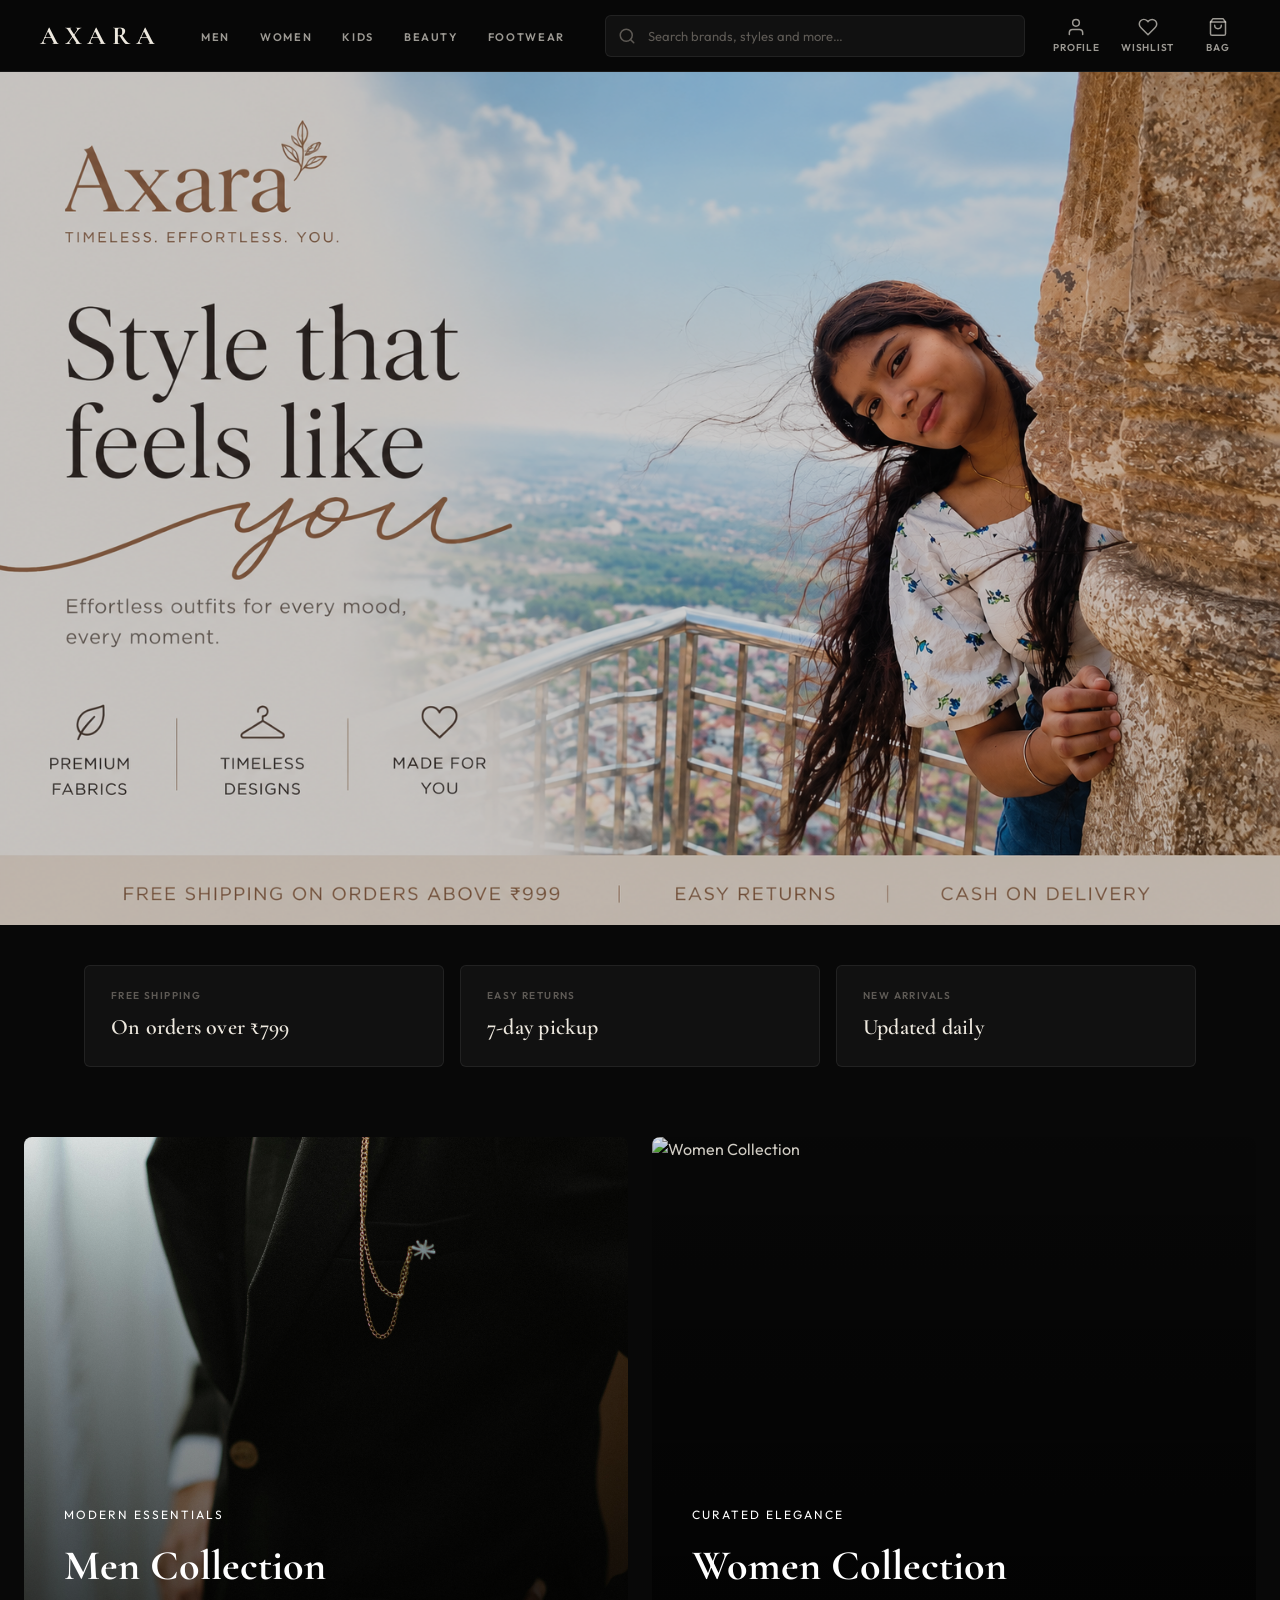
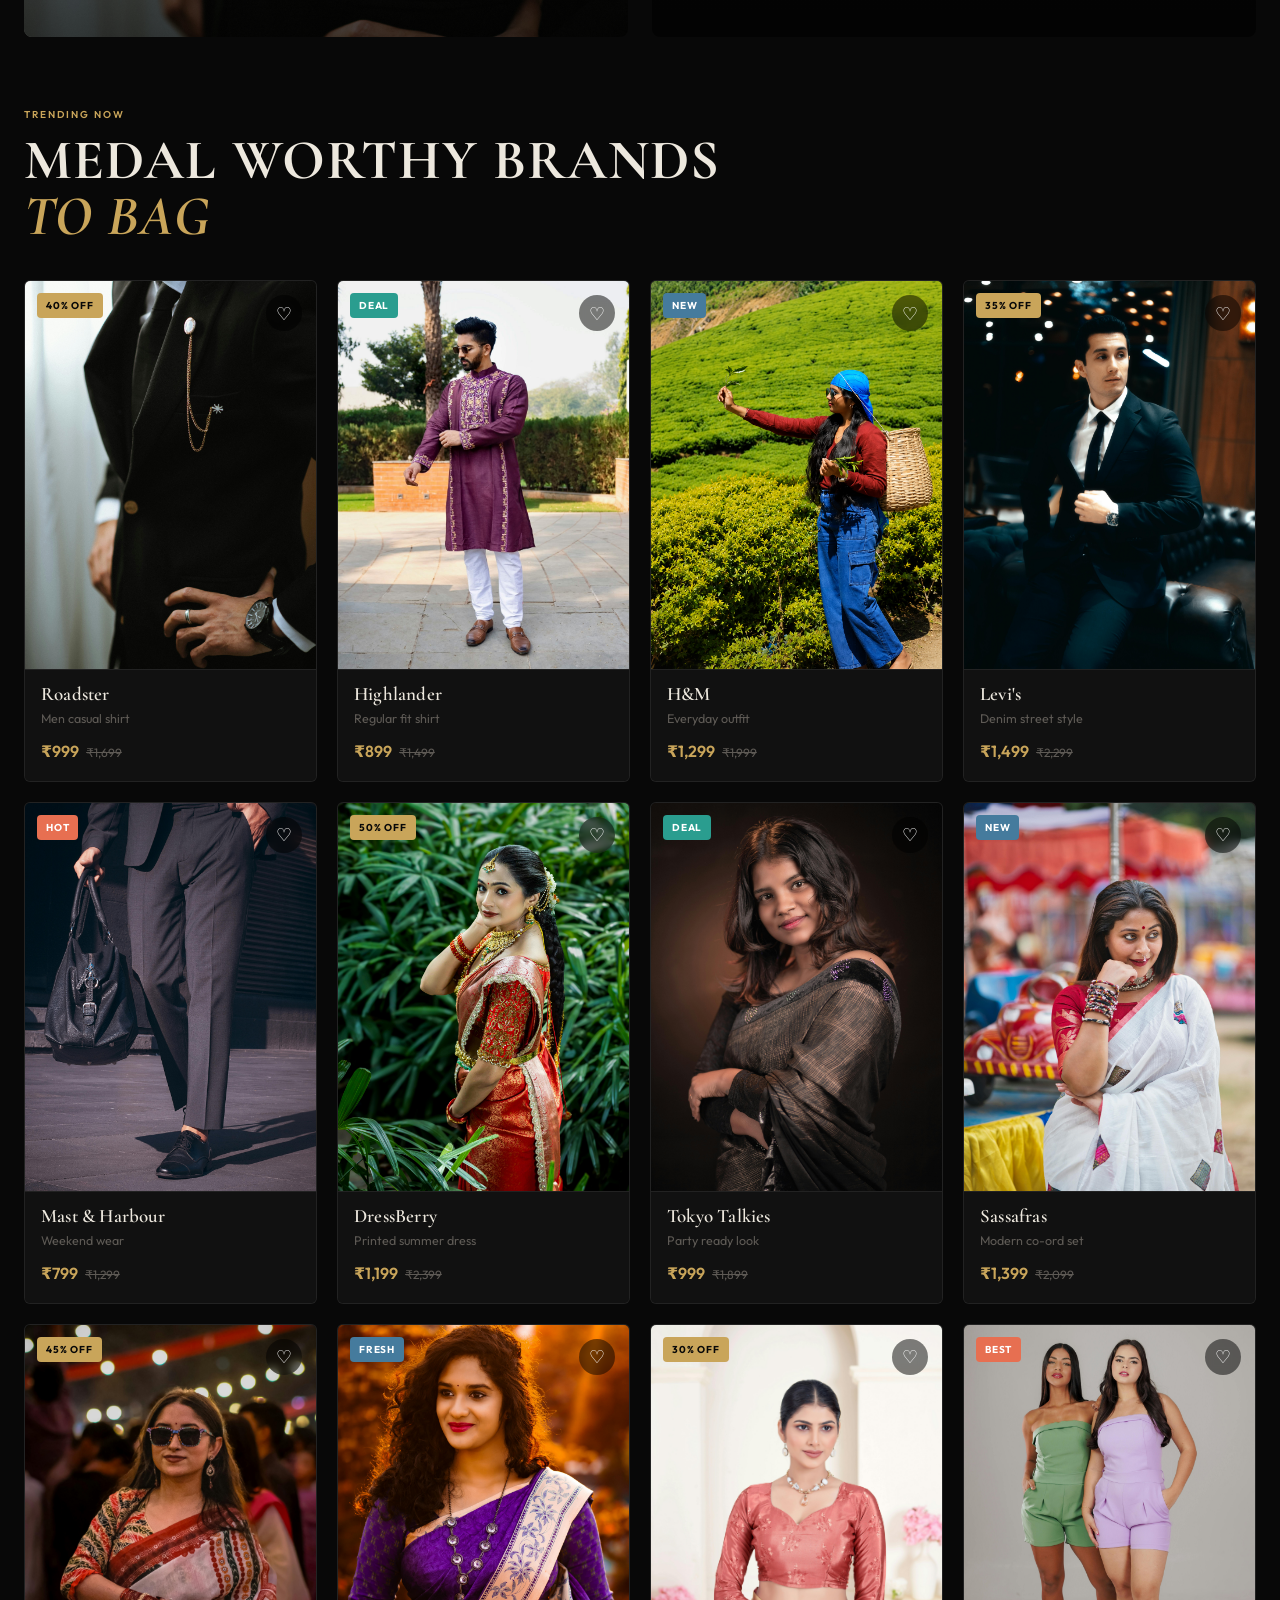
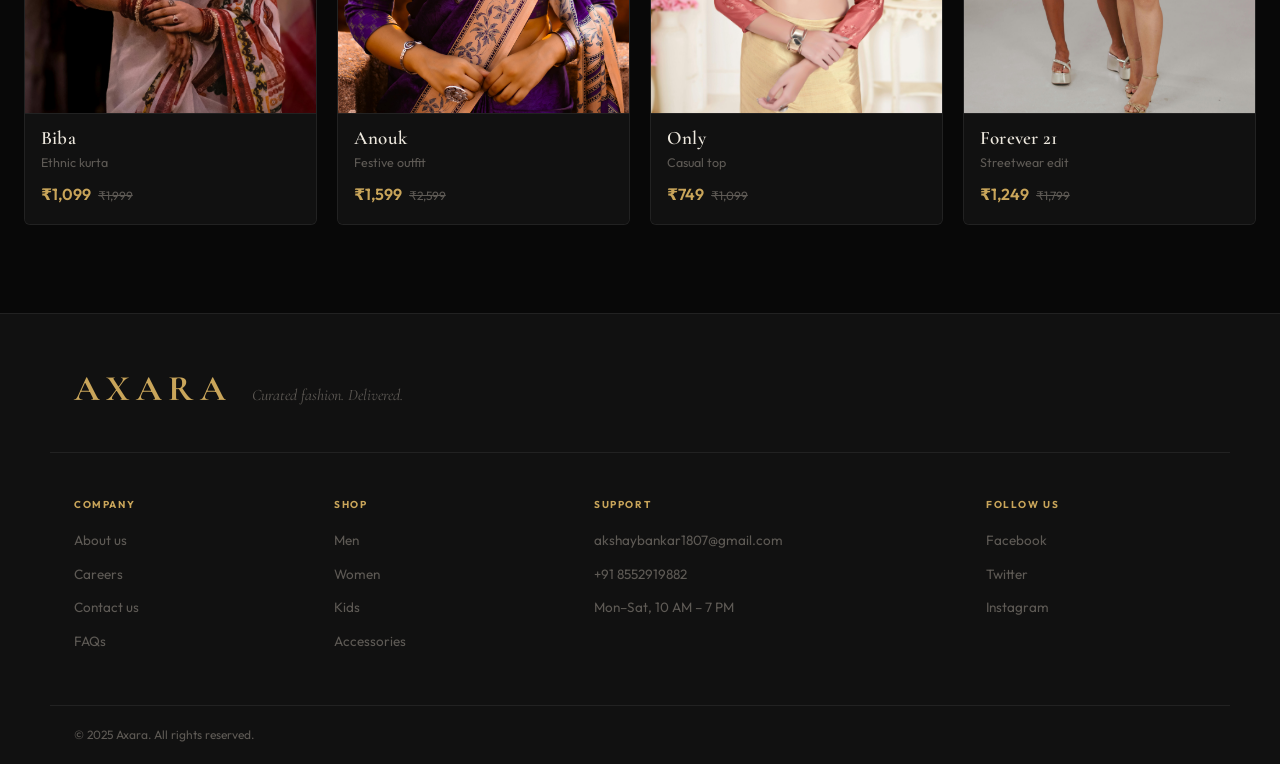
==== beauty.html @ 89bd3a66 "Add HTML structure for Kids, Men, and Women pages with product listings and navigation" ====
<!DOCTYPE html>
<html lang="en">
<head>
    <meta charset="UTF-8">
    <meta name="viewport" content="width=device-width, initial-scale=1.0">
    <title>Axara | Online Fashion Store</title>
    <link rel="preconnect" href="https://fonts.googleapis.com">
    <link rel="preconnect" href="https://fonts.gstatic.com" crossorigin>
    <link href="https://fonts.googleapis.com/css2?family=Cormorant+Garamond:ital,wght@0,400;0,600;0,700;1,400&family=Outfit:wght@300;400;500;600;700&display=swap" rel="stylesheet">
    <link rel="stylesheet" href="style.css">
</head>
<body>

    <header class="site-header">
        <a class="logo-link" href="#" aria-label="Axara home">
            <span class="logo-text">AXARA</span>
        </a>

        <nav class="nav-bar" aria-label="Main navigation">
            <a href="men.html">Men</a>
            <a href="women.html">Women</a>
            <a href="kids.html">Kids</a>
            <a href="beauty.html">Beauty</a>
            <a href="footwear.html">Footwear</a>
        </nav>

        <form class="search-bar" role="search">
            <svg class="search-icon" xmlns="http://www.w3.org/2000/svg" viewBox="0 0 24 24" fill="none" stroke="currentColor" stroke-width="2" stroke-linecap="round" stroke-linejoin="round"><circle cx="11" cy="11" r="8"/><path d="m21 21-4.35-4.35"/></svg>
            <input type="search" placeholder="Search brands, styles and more…" class="search-input" aria-label="Search products">
        </form>

        <div class="action-bar" aria-label="Account actions">
            <a class="action-container" href="#">
                <svg class="action-icon" xmlns="http://www.w3.org/2000/svg" viewBox="0 0 24 24" fill="none" stroke="currentColor" stroke-width="1.8" stroke-linecap="round" stroke-linejoin="round"><path d="M20 21v-2a4 4 0 0 0-4-4H8a4 4 0 0 0-4 4v2"/><circle cx="12" cy="7" r="4"/></svg>
                <span class="action-name">Profile</span>
            </a>
            <a class="action-container" href="#">
                <svg class="action-icon" xmlns="http://www.w3.org/2000/svg" viewBox="0 0 24 24" fill="none" stroke="currentColor" stroke-width="1.8" stroke-linecap="round" stroke-linejoin="round"><path d="M20.84 4.61a5.5 5.5 0 0 0-7.78 0L12 5.67l-1.06-1.06a5.5 5.5 0 0 0-7.78 7.78l1.06 1.06L12 21.23l7.78-7.78 1.06-1.06a5.5 5.5 0 0 0 0-7.78z"/></svg>
                <span class="action-name">Wishlist</span>
            </a>
            <a class="action-container" href="#">
                <svg class="action-icon" xmlns="http://www.w3.org/2000/svg" viewBox="0 0 24 24" fill="none" stroke="currentColor" stroke-width="1.8" stroke-linecap="round" stroke-linejoin="round"><path d="M6 2 3 6v14a2 2 0 0 0 2 2h14a2 2 0 0 0 2-2V6l-3-4z"/><line x1="3" y1="6" x2="21" y2="6"/><path d="M16 10a4 4 0 0 1-8 0"/></svg>
                <span class="action-name">Bag</span>
            </a>
        </div>
    </header>

    <main>

        <section class="hero">
            <img class="banner-image" src="Assets/banner.png" alt="Axara fashion sale — new season arrivals">

        </section>

        <section class="category-strip" aria-label="Shopping highlights">
            <div class="strip-item">
                <span>Free shipping</span>
                <strong>On orders over ₹799</strong>
            </div>
            <div class="strip-item">
                <span>Easy returns</span>
                <strong>7-day pickup</strong>
            </div>
            <div class="strip-item">
                <span>New arrivals</span>
                <strong>Updated daily</strong>
            </div>
        </section>

        <section class="featured-categories">

            <div class="category-card">
                <img src="Assets/men/men-1.jpg" alt="Men Collection">

                <div class="category-content">
                    <p>Modern Essentials</p>
                    <h3>Men Collection</h3>
                </div>
            </div>

            <div class="category-card">
                <img src="Assets/women/women-10.jpg" alt="Women Collection">

                <div class="category-content">
                    <p>Curated Elegance</p>
                    <h3>Women Collection</h3>
                </div>
            </div>

        </section>
        <section class="products-section" id="products">
            <div class="section-title">
                <p class="eyebrow">Trending now</p>
                <h2>Medal Worthy Brands<br><em>To Bag</em></h2>
            </div>

            <div class="product-container">

                <article class="product-card">
                    <span class="discount-badge">40% off</span>
                    <div class="card-image-wrap">
                        <div class="wishlist-icon">
    ♡
</div>
                        <img src="Assets/men/men-1.jpg" alt="Roadster men's casual shirt">
                    </div>
                    <div class="card-overlay">
    <button>Add to Bag</button>
</div>
                    <div class="product-details">
                        <h3 class="product-brand">Roadster</h3>
                        <p class="product-name">Men casual shirt</p>
                        <p class="product-price">₹999 <span>₹1,699</span></p>
                    </div>
                </article>

                <article class="product-card">
                    <span class="discount-badge deal">Deal</span>
                    <div class="card-image-wrap">
                        <div class="wishlist-icon">
    ♡
</div>
                        <img src="Assets/men/men-2.jpg" alt="Highlander men's regular fit shirt">
                    </div>
                    <div class="card-overlay">
    <button>Add to Bag</button>
</div>
                    <div class="product-details">
                        <h3 class="product-brand">Highlander</h3>
                        <p class="product-name">Regular fit shirt</p>
                        <p class="product-price">₹899 <span>₹1,499</span></p>
                    </div>
                </article>

                <article class="product-card">
                    <span class="discount-badge new">New</span>
                    <div class="card-image-wrap">
                        <div class="wishlist-icon">
    ♡
</div>
                        <img src="Assets/women/my-women.png" alt="H&M women's everyday outfit">
                    </div>
                    <div class="card-overlay">
    <button>Add to Bag</button>
</div>
                    <div class="product-details">
                        <h3 class="product-brand">H&amp;M</h3>
                        <p class="product-name">Everyday outfit</p>
                        <p class="product-price">₹1,299 <span>₹1,999</span></p>
                    </div>
                </article>

                <article class="product-card">
                    <span class="discount-badge">35% off</span>
                    <div class="card-image-wrap">
                        <div class="wishlist-icon">
    ♡
</div>
                        <img src="Assets/men/men-4.jpg" alt="Levis men's denim style">
                    </div>
                    <div class="card-overlay">
    <button>Add to Bag</button>
</div>
                    <div class="product-details">
                        <h3 class="product-brand">Levi's</h3>
                        <p class="product-name">Denim street style</p>
                        <p class="product-price">₹1,499 <span>₹2,299</span></p>
                    </div>
                </article>

                <article class="product-card">
                    <span class="discount-badge hot">Hot</span>
                    <div class="card-image-wrap">
                        <div class="wishlist-icon">
    ♡
</div>
                        <img src="Assets/men/men-5.jpg" alt="Mast and Harbour men's weekend wear">
                    </div>
                    <div class="card-overlay">
    <button>Add to Bag</button>
</div>
                    <div class="product-details">
                        <h3 class="product-brand">Mast &amp; Harbour</h3>
                        <p class="product-name">Weekend wear</p>
                        <p class="product-price">₹799 <span>₹1,299</span></p>
                    </div>
                </article>

                <article class="product-card">
                    <span class="discount-badge">50% off</span>
                    <div class="card-image-wrap">
                        <div class="wishlist-icon">
    ♡
</div>
                        <img src="Assets/women/women-1.jpg" alt="DressBerry women's printed dress">
                    </div>
                    <div class="card-overlay">
    <button>Add to Bag</button>
</div>
                    <div class="product-details">
                        <h3 class="product-brand">DressBerry</h3>
                        <p class="product-name">Printed summer dress</p>
                        <p class="product-price">₹1,199 <span>₹2,399</span></p>
                    </div>
                </article>

                <article class="product-card">
                    <span class="discount-badge deal">Deal</span>
                    <div class="card-image-wrap">
                        <div class="wishlist-icon">
    ♡
</div>
                        <img src="Assets/women/women-8.jpg" alt="Tokyo Talkies women's party look">
                    </div>
                    <div class="card-overlay">
    <button>Add to Bag</button>
</div>
                    <div class="product-details">
                        <h3 class="product-brand">Tokyo Talkies</h3>
                        <p class="product-name">Party ready look</p>
                        <p class="product-price">₹999 <span>₹1,899</span></p>
                    </div>
                </article>

                <article class="product-card">
                    <span class="discount-badge new">New</span>
                    <div class="card-image-wrap">
                        <div class="wishlist-icon">
    ♡
</div>
                        <img src="Assets/women/women-3.jpg" alt="Sassafras women's co-ord set">
                    </div>
                    <div class="card-overlay">
    <button>Add to Bag</button>
</div>
                    <div class="product-details">
                        <h3 class="product-brand">Sassafras</h3>
                        <p class="product-name">Modern co-ord set</p>
                        <p class="product-price">₹1,399 <span>₹2,099</span></p>
                    </div>
                </article>

                <article class="product-card">
                    <span class="discount-badge">45% off</span>
                    <div class="card-image-wrap">
                        <div class="wishlist-icon">
    ♡
</div>
                        <img src="Assets/women/women-4.jpg" alt="Biba women's ethnic kurta">
                    </div>
                    <div class="card-overlay">
    <button>Add to Bag</button>
</div>
                    <div class="product-details">
                        <h3 class="product-brand">Biba</h3>
                        <p class="product-name">Ethnic kurta</p>
                        <p class="product-price">₹1,099 <span>₹1,999</span></p>
                    </div>
                </article>

                <article class="product-card">
                    <span class="discount-badge new">Fresh</span>
                    <div class="card-image-wrap">
                        <div class="wishlist-icon">
    ♡
</div>
                        <img src="Assets/women/women-5.jpg" alt="Anouk women's festive outfit">
                    </div>
                    <div class="card-overlay">
    <button>Add to Bag</button>
</div>
                    <div class="product-details">
                        <h3 class="product-brand">Anouk</h3>
                        <p class="product-name">Festive outfit</p>
                        <p class="product-price">₹1,599 <span>₹2,599</span></p>
                    </div>
                </article>

                <article class="product-card">
                    <span class="discount-badge">30% off</span>
                    <div class="card-image-wrap">
                        <div class="wishlist-icon">
    ♡
</div>
                        <img src="Assets/women/women-6.jpg" alt="Only women's casual top">
                    </div>
                    <div class="card-overlay">
    <button>Add to Bag</button>
</div>
                    <div class="product-details">
                        <h3 class="product-brand">Only</h3>
                        <p class="product-name">Casual top</p>
                        <p class="product-price">₹749 <span>₹1,099</span></p>
                    </div>
                </article>

                <article class="product-card">
                    <span class="discount-badge hot">Best</span>
                    <div class="card-image-wrap">
                        <div class="wishlist-icon">
    ♡
</div>
                        <img src="Assets/women/women-7.jpg" alt="Forever 21 women's streetwear">
                    </div>
                    <div class="card-overlay">
    <button>Add to Bag</button>
</div>
                    <div class="product-details">
                        <h3 class="product-brand">Forever 21</h3>
                        <p class="product-name">Streetwear edit</p>
                        <p class="product-price">₹1,249 <span>₹1,799</span></p>
                    </div>
                </article>

            </div>
        </section>

    </main>

    <footer>
        <div class="footer-top">
            <span class="footer-brand">AXARA</span>
            <p>Curated fashion. Delivered.</p>
        </div>
        <div class="footer-container">
            <div class="footer-column">
                <h3>Company</h3>
                <a href="#">About us</a>
                <a href="#">Careers</a>
                <a href="#">Contact us</a>
                <a href="#">FAQs</a>
            </div>
            <div class="footer-column">
                <h3>Shop</h3>
                <a href="#">Men</a>
                <a href="#">Women</a>
                <a href="#">Kids</a>
                <a href="#">Accessories</a>
            </div>
            <div class="footer-column">
                <h3>Support</h3>
                <p>akshaybankar1807@gmail.com</p>
                <p>+91 8552919882</p>
                <p>Mon–Sat, 10 AM – 7 PM</p>
            </div>
            <div class="footer-column">
                <h3>Follow Us</h3>
                <a href="#">Facebook</a>
                <a href="#">Twitter</a>
                <a href="#">Instagram</a>
            </div>
        </div>
        <div class="footer-bottom">
            <p>© 2025 Axara. All rights reserved.</p>
        </div>
    </footer>

</body>
</html>
---- style.css ----
/* ── Fonts ─────────────────────────────────────── */
@import url('https://fonts.googleapis.com/css2?family=Cormorant+Garamond:ital,wght@0,400;0,600;0,700;1,400;1,600&family=Outfit:wght@300;400;500;600;700&display=swap');

/* ── Reset ─────────────────────────────────────── */
*, *::before, *::after {
    margin: 0;
    padding: 0;
    box-sizing: border-box;
}

html { scroll-behavior: smooth; }

/* ── Design Tokens ─────────────────────────────── */
:root {
    --bg:           #080808;
    --surface:      #111111;
    --surface-2:    #181818;
    --surface-3:    #222222;
    --border:       rgba(255, 255, 255, 0.07);
    --border-hover: rgba(201, 165, 90, 0.38);

    --gold:         #c9a55a;
    --gold-light:   #dfc07e;
    --gold-bg:      rgba(201, 165, 90, 0.10);

    --cream:        #ede8de;
    --cream-dim:    rgba(237, 232, 222, 0.65);
    --muted:        #5e5a55;

    --accent:       #e8365d;
    --accent-deal:  #2a9d8f;
    --accent-new:   #457b9d;
    --accent-hot:   #e76f51;

    --radius:       6px;
    --radius-sm:    4px;
    --tx:           0.28s cubic-bezier(0.4, 0, 0.2, 1);
    --tx-slow:      0.5s cubic-bezier(0.4, 0, 0.2, 1);

    --ff-display:   'Cormorant Garamond', Georgia, serif;
    --ff-body:      'Outfit', system-ui, sans-serif;
}

/* ── Base ──────────────────────────────────────── */
body {
    font-family: var(--ff-body);
    background: var(--bg);
    color: var(--cream);
    line-height: 1.5;
    -webkit-font-smoothing: antialiased;
    -moz-osx-font-smoothing: grayscale;
}

a {
    color: inherit;
    text-decoration: none;
}

img {
    display: block;
    max-width: 100%;
}

/* ── Header ────────────────────────────────────── */
.site-header {
    position: sticky;
    top: 0;
    z-index: 100;
    display: grid;
    grid-template-columns: auto minmax(300px, 1fr) minmax(240px, 420px) auto;
    align-items: center;
    gap: 28px;
    min-height: 72px;
    padding: 0 40px;
    background: rgba(8, 8, 8, 0.92);
    border-bottom: 1px solid var(--border);
    backdrop-filter: blur(16px);
    -webkit-backdrop-filter: blur(16px);
}

/* Logo — wordmark */
.logo-link {
    display: inline-flex;
    align-items: center;
    text-decoration: none;
}

.logo-text {
    font-family: var(--ff-display);
    font-size: 26px;
    font-weight: 700;
    letter-spacing: 0.22em;
    color: var(--cream);
    transition: color var(--tx);
}

.logo-link:hover .logo-text { color: var(--gold); }

/* Nav */
.nav-bar {
    display: flex;
    align-items: center;
    justify-content: center;
    gap: 30px;
}

.nav-bar a {
    position: relative;
    padding: 26px 0 22px;
    font-family: var(--ff-body);
    font-size: 11px;
    font-weight: 600;
    letter-spacing: 0.15em;
    text-transform: uppercase;
    color: var(--cream-dim);
    transition: color var(--tx);
}

.nav-bar a:hover { color: var(--cream); }

.nav-bar a::after {
    content: '';
    position: absolute;
    left: 0;
    right: 0;
    bottom: 0;
    height: 2px;
    background: var(--gold);
    border-radius: 2px;
    transform: scaleX(0);
    transform-origin: center;
    transition: transform var(--tx);
}

.nav-bar a:hover::after { transform: scaleX(1); }

/* Search */
.search-bar {
    display: flex;
    align-items: center;
    height: 42px;
    background: var(--surface);
    border: 1px solid var(--border);
    border-radius: var(--radius);
    transition: border-color var(--tx), background var(--tx);
    overflow: hidden;
}

.search-bar:focus-within {
    border-color: var(--gold);
    background: var(--surface-2);
}

.search-icon {
    width: 42px;
    height: 42px;
    padding: 12px;
    color: var(--muted);
    flex-shrink: 0;
    transition: color var(--tx);
}

.search-bar:focus-within .search-icon { color: var(--gold); }

.search-input {
    flex: 1;
    min-width: 0;
    height: 100%;
    border: 0;
    outline: 0;
    background: transparent;
    color: var(--cream);
    font-family: var(--ff-body);
    font-size: 13px;
    font-weight: 400;
    padding-right: 14px;
}

.search-input::placeholder { color: var(--muted); }

/* Action bar */
.action-bar {
    display: flex;
    align-items: center;
    gap: 22px;
}

.action-container {
    display: flex;
    flex-direction: column;
    align-items: center;
    gap: 3px;
    font-size: 10px;
    font-weight: 600;
    letter-spacing: 0.07em;
    text-transform: uppercase;
    color: var(--cream-dim);
    transition: color var(--tx);
    cursor: pointer;
    min-width: 44px;
}

.action-container:hover { color: var(--gold); }

.action-icon {
    width: 20px;
    height: 20px;
    color: inherit;
    transition: color var(--tx);
    flex-shrink: 0;
}

/* ── Hero ──────────────────────────────────────── */
.hero {
    position: relative;
    min-height: 500px;
    overflow: hidden;
    background: var(--surface);
}

.banner-image {
    width: 100%;
    min-height: 500px;
    display: block;
    object-fit: cover;
    opacity: 0.8;
}

.hero-overlay {
    position: absolute;
    inset: 0;
    display: flex;
    flex-direction: column;
    justify-content: center;
    padding: 0 80px;
    background: linear-gradient(
        105deg,
        rgba(8, 8, 8, 0.72) 0%,
        rgba(8, 8, 8, 0.35) 55%,
        transparent 100%
    );
}

.hero-eyebrow {
    font-size: 11px;
    font-weight: 600;
    letter-spacing: 0.22em;
    text-transform: uppercase;
    color: var(--gold);
    margin-bottom: 14px;
}

.hero-title {
    font-family: var(--ff-display);
    font-size: clamp(52px, 8vw, 96px);
    font-weight: 700;
    font-style: italic;
    color: var(--cream);
    line-height: 0.95;
    letter-spacing: -0.01em;
    margin-bottom: 32px;
}

.hero-cta {
    display: inline-flex;
    align-items: center;
    gap: 10px;
    padding: 14px 28px;
    background: var(--gold);
    color: #080808;
    font-family: var(--ff-body);
    font-size: 11px;
    font-weight: 700;
    letter-spacing: 0.14em;
    text-transform: uppercase;
    border-radius: var(--radius-sm);
    width: fit-content;
    transition: background var(--tx), transform var(--tx);
}

.hero-cta:hover {
    background: var(--gold-light);
    transform: translateX(4px);
}

.hero-cta::after {
    content: '→';
    font-size: 14px;
}

/* ── Category Strip ─────────────────────────────── */
.category-strip {
    display: grid;
    grid-template-columns: repeat(3, 1fr);
    gap: 16px;
    max-width: 1160px;
    margin: 40px auto 0;
    padding: 0 24px;
}

.strip-item {
    padding: 22px 26px;
    background: var(--surface);
    border: 1px solid var(--border);
    border-radius: var(--radius);
    transition: border-color var(--tx), background var(--tx);
    cursor: default;
}

.strip-item:hover {
    border-color: var(--border-hover);
    background: var(--surface-2);
}

.category-strip span {
    display: block;
    font-size: 10px;
    font-weight: 600;
    letter-spacing: 0.14em;
    text-transform: uppercase;
    color: var(--muted);
    margin-bottom: 8px;
}

.category-strip strong {
    display: block;
    font-family: var(--ff-display);
    font-size: 22px;
    font-weight: 600;
    color: var(--cream);
    letter-spacing: 0.01em;
}

/* ── Products Section ───────────────────────────── */
.products-section {
    max-width: 1280px;
    margin: 64px auto 88px;
    padding: 0 24px;
}

.section-title { margin-bottom: 36px; }

.eyebrow {
    font-size: 10px;
    font-weight: 600;
    letter-spacing: 0.2em;
    text-transform: uppercase;
    color: var(--gold);
}

.section-title h2 {
    margin-top: 10px;
    font-family: var(--ff-display);
    font-size: clamp(34px, 4.5vw, 56px);
    font-weight: 700;
    color: var(--cream);
    letter-spacing: 0.02em;
    line-height: 1.0;
    text-transform: uppercase;
}

.section-title h2 em {
    font-style: italic;
    color: var(--gold);
}

/* ── Product Grid ───────────────────────────────── */
.product-container {
    display: grid;
    grid-template-columns: repeat(auto-fit, minmax(260px, 1fr));
    gap: 20px;
}

/* ── Product Card ───────────────────────────────── */
.product-card {
    position: relative;
    background: var(--surface);
    border: 1px solid var(--border);
    border-radius: var(--radius);
    overflow: hidden;
    cursor: pointer;
    transition: transform var(--tx), border-color var(--tx), box-shadow var(--tx);
    animation: cardReveal 0.55s ease both;
}

.product-card:nth-child(1)  { animation-delay: 0.04s; }
.product-card:nth-child(2)  { animation-delay: 0.09s; }
.product-card:nth-child(3)  { animation-delay: 0.14s; }
.product-card:nth-child(4)  { animation-delay: 0.19s; }
.product-card:nth-child(5)  { animation-delay: 0.24s; }
.product-card:nth-child(6)  { animation-delay: 0.29s; }
.product-card:nth-child(7)  { animation-delay: 0.34s; }
.product-card:nth-child(8)  { animation-delay: 0.39s; }
.product-card:nth-child(9)  { animation-delay: 0.44s; }
.product-card:nth-child(10) { animation-delay: 0.49s; }
.product-card:nth-child(11) { animation-delay: 0.54s; }
.product-card:nth-child(12) { animation-delay: 0.59s; }

@keyframes cardReveal {
    from { opacity: 0; transform: translateY(22px); }
    to   { opacity: 1; transform: translateY(0); }
}

.product-card:hover {
    transform: translateY(-7px);
    border-color: var(--border-hover);
    box-shadow:
        0 22px 52px rgba(0, 0, 0, 0.6),
        0 0 0 1px rgba(201, 165, 90, 0.14);
}

/* Image wrapper */
.card-image-wrap {
    overflow: hidden;
    background: var(--surface-2);
}

.product-card img {
    width: 100%;
    aspect-ratio: 3 / 4;
    object-fit: cover;
    display: block;
    background: var(--surface-2);
    transition: transform var(--tx-slow);
}

.product-card:hover img { transform: scale(1.05); }

/* Discount badge */
.discount-badge {
    position: absolute;
    top: 12px;
    left: 12px;
    z-index: 2;
    padding: 5px 9px;
    background: var(--gold);
    color: #080808;
    border-radius: var(--radius-sm);
    font-family: var(--ff-body);
    font-size: 10px;
    font-weight: 700;
    letter-spacing: 0.08em;
    text-transform: uppercase;
}

.discount-badge.deal { background: var(--accent-deal); color: #fff; }
.discount-badge.new  { background: var(--accent-new);  color: #fff; }
.discount-badge.hot  { background: var(--accent-hot);  color: #fff; }

/* Product details */
.product-details {
    padding: 14px 16px 18px;
    background: var(--surface);
    border-top: 1px solid var(--border);
}

.product-brand {
    font-family: var(--ff-display);
    font-size: 19px;
    font-weight: 600;
    color: var(--cream);
    letter-spacing: 0.01em;
    line-height: 1.1;
}

.product-name {
    margin-top: 4px;
    font-size: 12.5px;
    font-weight: 400;
    color: var(--muted);
    white-space: nowrap;
    overflow: hidden;
    text-overflow: ellipsis;
}

.product-price {
    margin-top: 11px;
    font-size: 16px;
    font-weight: 600;
    color: var(--gold);
    display: flex;
    align-items: baseline;
    gap: 7px;
}

.product-price span {
    font-size: 12px;
    font-weight: 400;
    color: var(--muted);
    text-decoration: line-through;
}

/* ── Footer ─────────────────────────────────────── */
footer {
    background: var(--surface);
    border-top: 1px solid var(--border);
}

.footer-top {
    max-width: 1180px;
    margin: 0 auto;
    padding: 48px 24px 0;
    display: flex;
    align-items: baseline;
    gap: 20px;
    border-bottom: 1px solid var(--border);
    padding-bottom: 36px;
}

.footer-brand {
    font-family: var(--ff-display);
    font-size: 36px;
    font-weight: 700;
    letter-spacing: 0.18em;
    color: var(--gold);
}

.footer-top p {
    font-size: 13px;
    color: var(--muted);
    font-style: italic;
    font-family: var(--ff-display);
    font-size: 16px;
}

.footer-container {
    display: grid;
    grid-template-columns: 1fr 1fr 1.6fr 1fr;
    gap: 40px;
    max-width: 1180px;
    margin: 0 auto;
    padding: 44px 24px 52px;
}

.footer-column {
    display: flex;
    flex-direction: column;
    gap: 12px;
}

.footer-column h3 {
    margin-bottom: 6px;
    font-family: var(--ff-body);
    font-size: 10px;
    font-weight: 700;
    letter-spacing: 0.16em;
    text-transform: uppercase;
    color: var(--gold);
}

.footer-column a,
.footer-column p {
    font-size: 13.5px;
    color: var(--muted);
    line-height: 1.6;
    transition: color var(--tx);
}

.footer-column a:hover { color: var(--cream); }

.footer-bottom {
    max-width: 1180px;
    margin: 0 auto;
    padding: 20px 24px;
    border-top: 1px solid var(--border);
    display: flex;
    align-items: center;
    justify-content: space-between;
}

.footer-bottom p {
    font-size: 12px;
    color: var(--muted);
}

/* ── Responsive ─────────────────────────────────── */
@media (max-width: 1100px) {
    .site-header {
        grid-template-columns: auto 1fr auto;
        gap: 16px;
        padding: 10px 24px;
    }

    .nav-bar {
        order: 4;
        grid-column: 1 / -1;
        justify-content: flex-start;
        gap: 22px;
        overflow-x: auto;
        padding-bottom: 6px;
        scrollbar-width: none;
    }

    .nav-bar::-webkit-scrollbar { display: none; }

    .nav-bar a {
        padding: 10px 0 14px;
        white-space: nowrap;
    }

    .search-bar { grid-column: 2; }

    .product-container {
        grid-template-columns: repeat(3, minmax(0, 1fr));
    }
}

@media (max-width: 760px) {
    .site-header {
        grid-template-columns: auto auto;
        min-height: auto;
        padding: 12px 16px;
    }

    .logo-text { font-size: 22px; }

    .search-bar {
        order: 3;
        grid-column: 1 / -1;
    }

    .action-bar {
        justify-content: flex-end;
        gap: 16px;
    }

    .hero, .banner-image { min-height: 420px; }

    .hero-overlay { padding: 0 32px; }

    .category-strip {
        grid-template-columns: 1fr;
        margin-top: 24px;
        padding: 0 16px;
    }

    .products-section {
        margin-top: 46px;
        padding: 0 16px;
    }

    .product-container {
        grid-template-columns: repeat(2, minmax(0, 1fr));
        gap: 14px 12px;
    }

    .footer-top { padding: 32px 16px 28px; flex-direction: column; gap: 6px; }
    .footer-container { grid-template-columns: 1fr 1fr; padding: 32px 16px; }
    .footer-bottom { padding: 16px; }
}

@media (max-width: 460px) {
    .action-name { display: none; }

    .hero-title { font-size: 48px; }

    .product-container {
        grid-template-columns: 1fr;
    }

    .footer-container {
        grid-template-columns: 1fr;
    }
}

.featured-categories{
    max-width: 1280px;
    margin: 70px auto;
    padding: 0 24px;

    display: grid;
    grid-template-columns: 1fr 1fr;
    gap: 24px;
}

.category-card{
    position: relative;
    overflow: hidden;
    border-radius: 8px;
    cursor: pointer;
}

.category-card img{
    width: 100%;
    height: 500px;
    object-fit: cover;

    transition: transform 0.5s ease;
}

.category-card::after{
    content: "";

    position: absolute;
    inset: 0;

    background:
    linear-gradient(
        to top,
        rgba(0,0,0,0.65),
        rgba(0,0,0,0.1)
    );
}

.category-card:hover img{
    transform: scale(1.05);
}

.category-content{
    position: absolute;
    bottom: 40px;
    left: 40px;
    z-index: 2;
    color: white;
}

.category-content p{
    font-size: 12px;
    letter-spacing: 2px;
    text-transform: uppercase;
}

.category-content h3{
    font-size: 42px;
    margin-top: 10px;

    font-family: var(--ff-display);
}

.card-overlay{
    position: absolute;
    left: 16px;
    right: 16px;
    bottom: 110px;

    opacity: 0;
    transform: translateY(20px);

    transition: 0.3s ease;
}

.product-card:hover .card-overlay{
    opacity: 1;
    transform: translateY(0);
}

.card-overlay button{
    width: 100%;

    padding: 12px;

    border: none;
    border-radius: 4px;

    background-color: var(--gold);
    color: black;

    font-weight: 600;
    cursor: pointer;
}

.wishlist-icon{
    position: absolute;
    top: 14px;
    right: 14px;

    width: 36px;
    height: 36px;

    display: flex;
    align-items: center;
    justify-content: center;

    background: rgba(0,0,0,0.5);
    backdrop-filter: blur(4px);

    border-radius: 50%;

    color: white;
    font-size: 18px;

    z-index: 3;

    transition: 0.3s ease;
}

.wishlist-icon:hover{
    background: var(--gold);
    color: black;
}
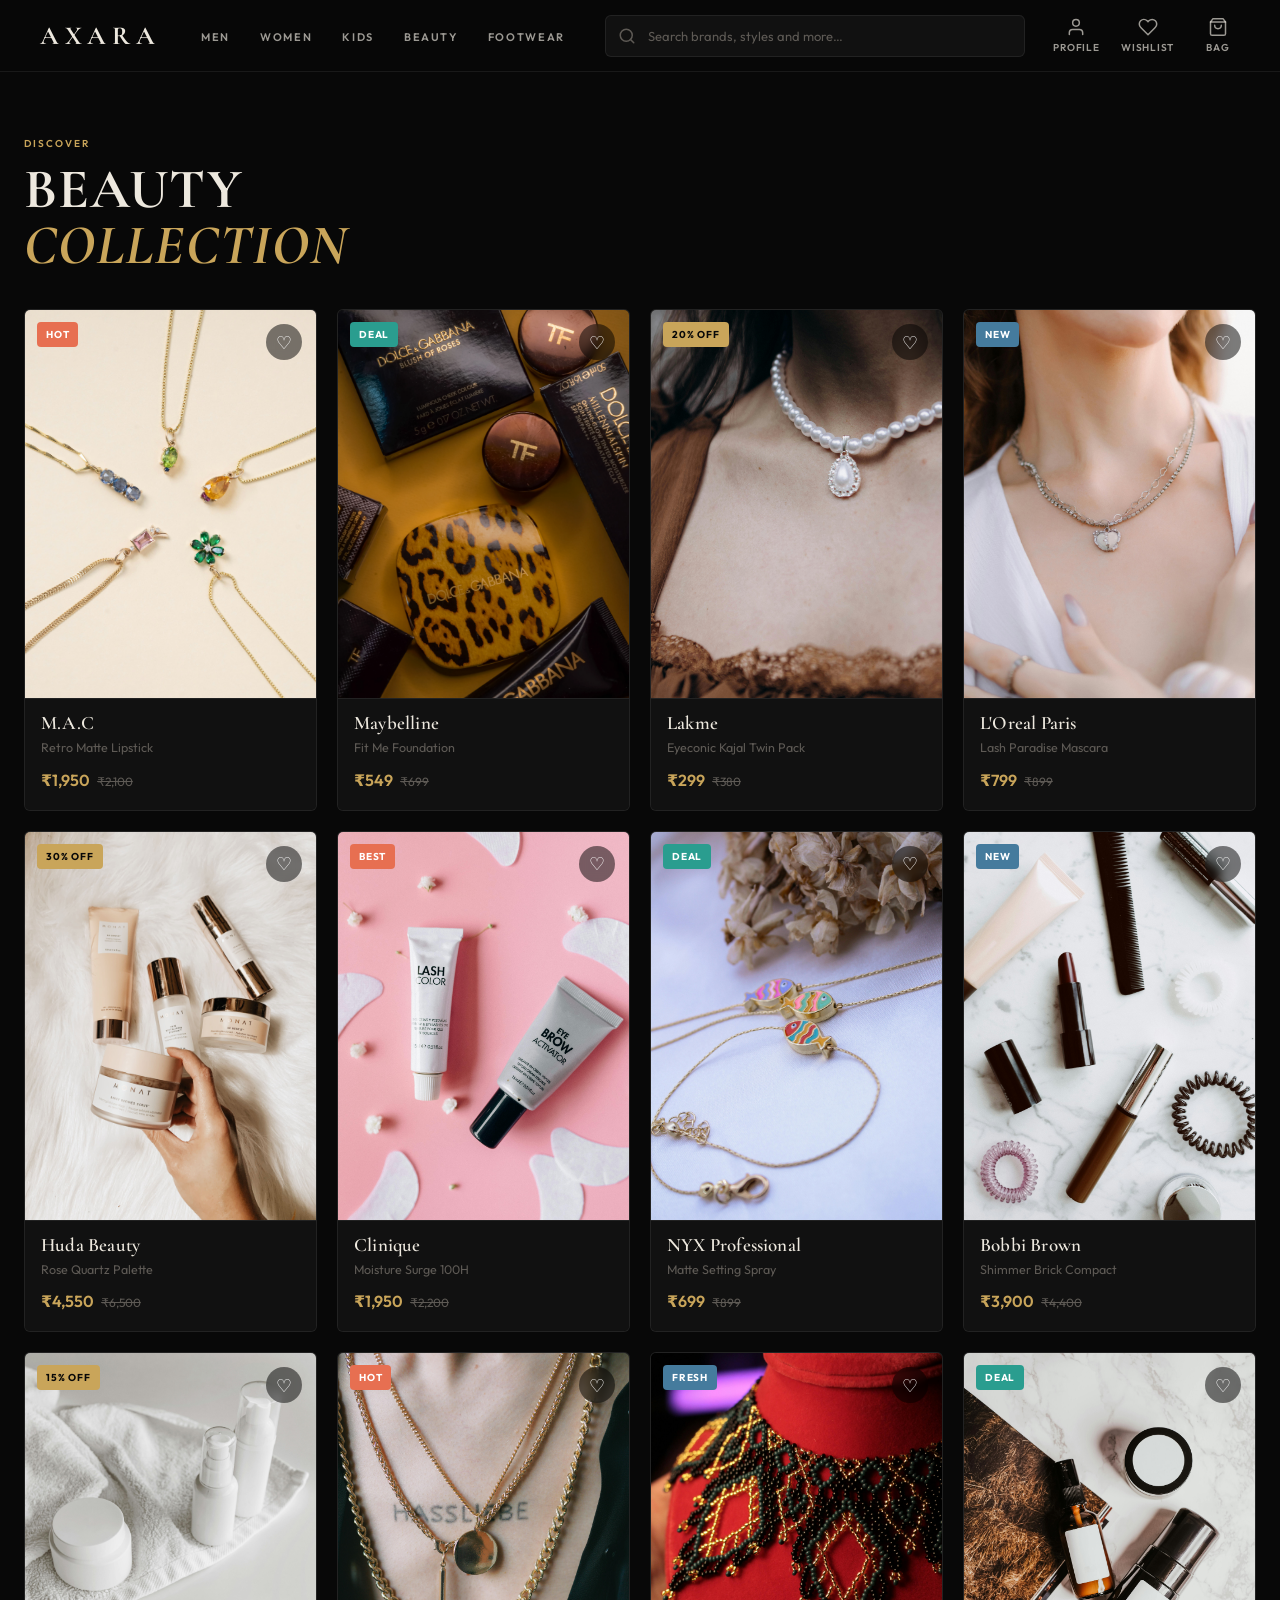
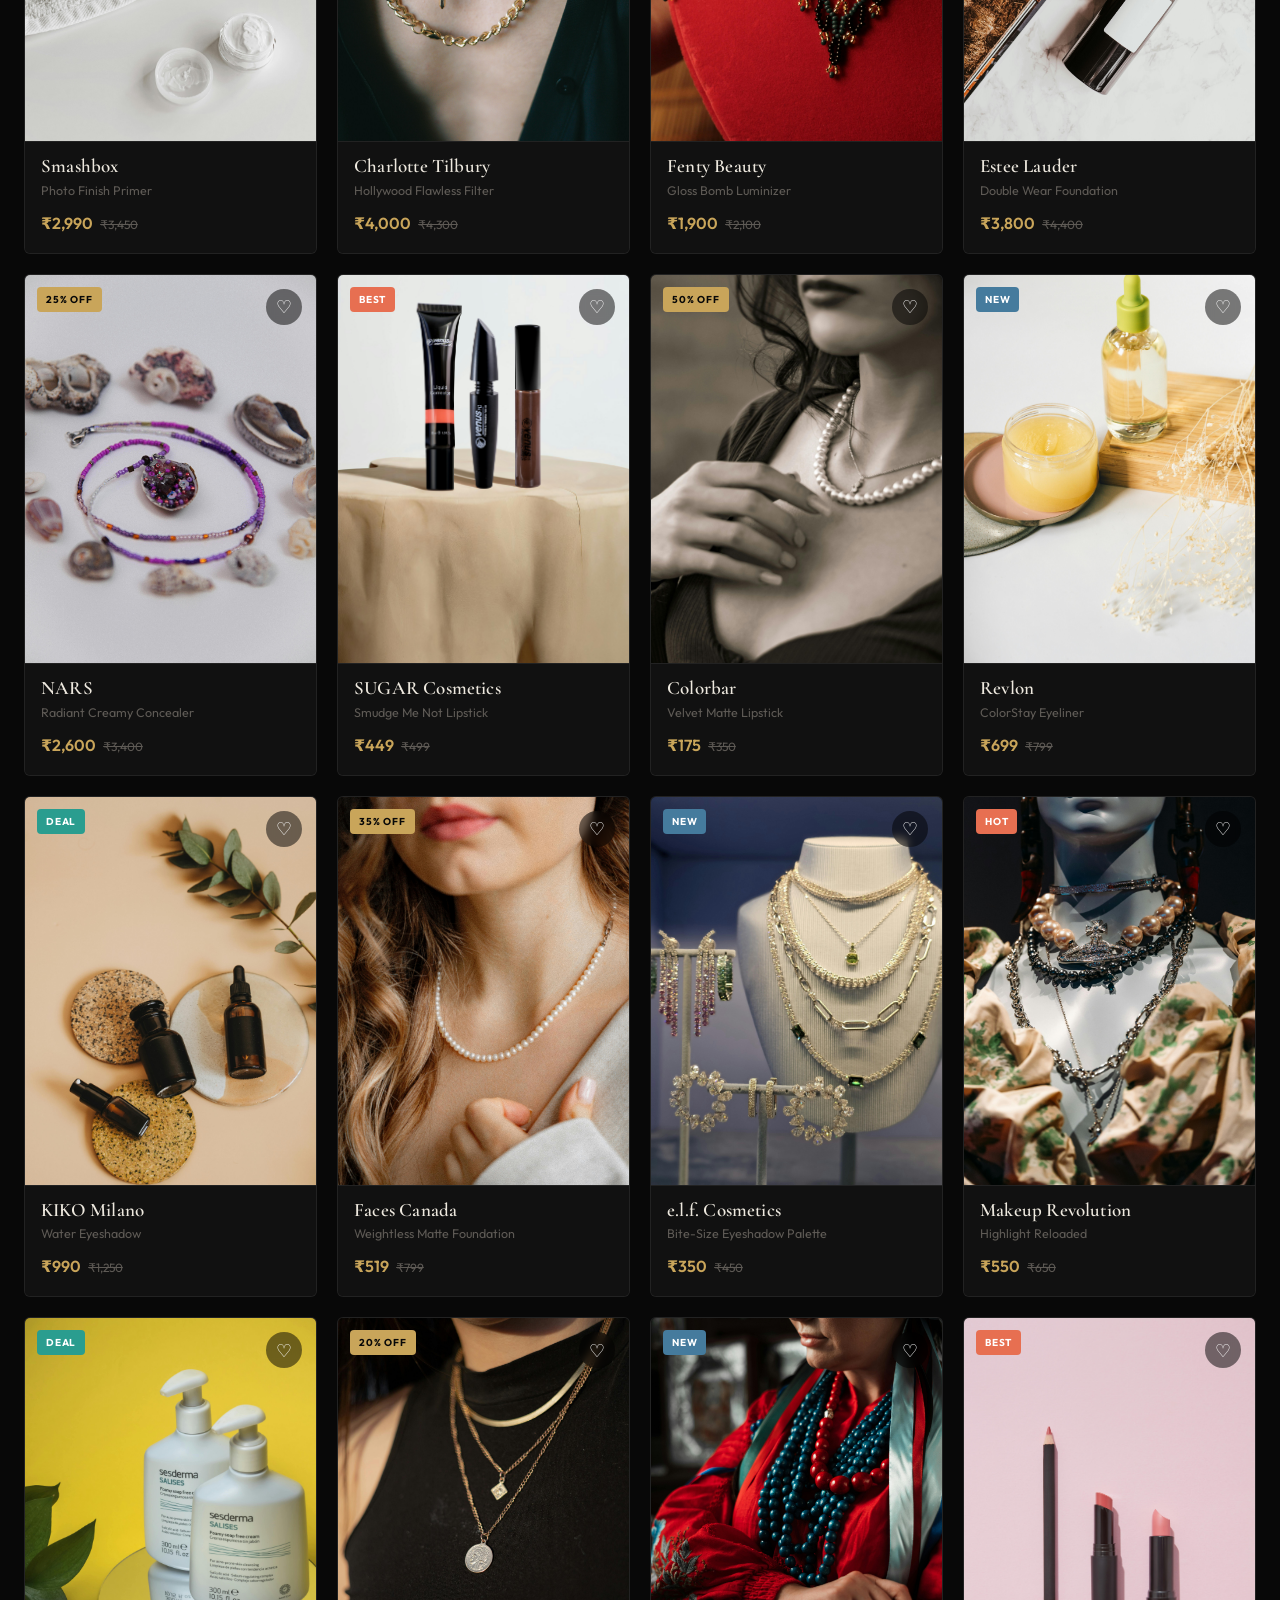
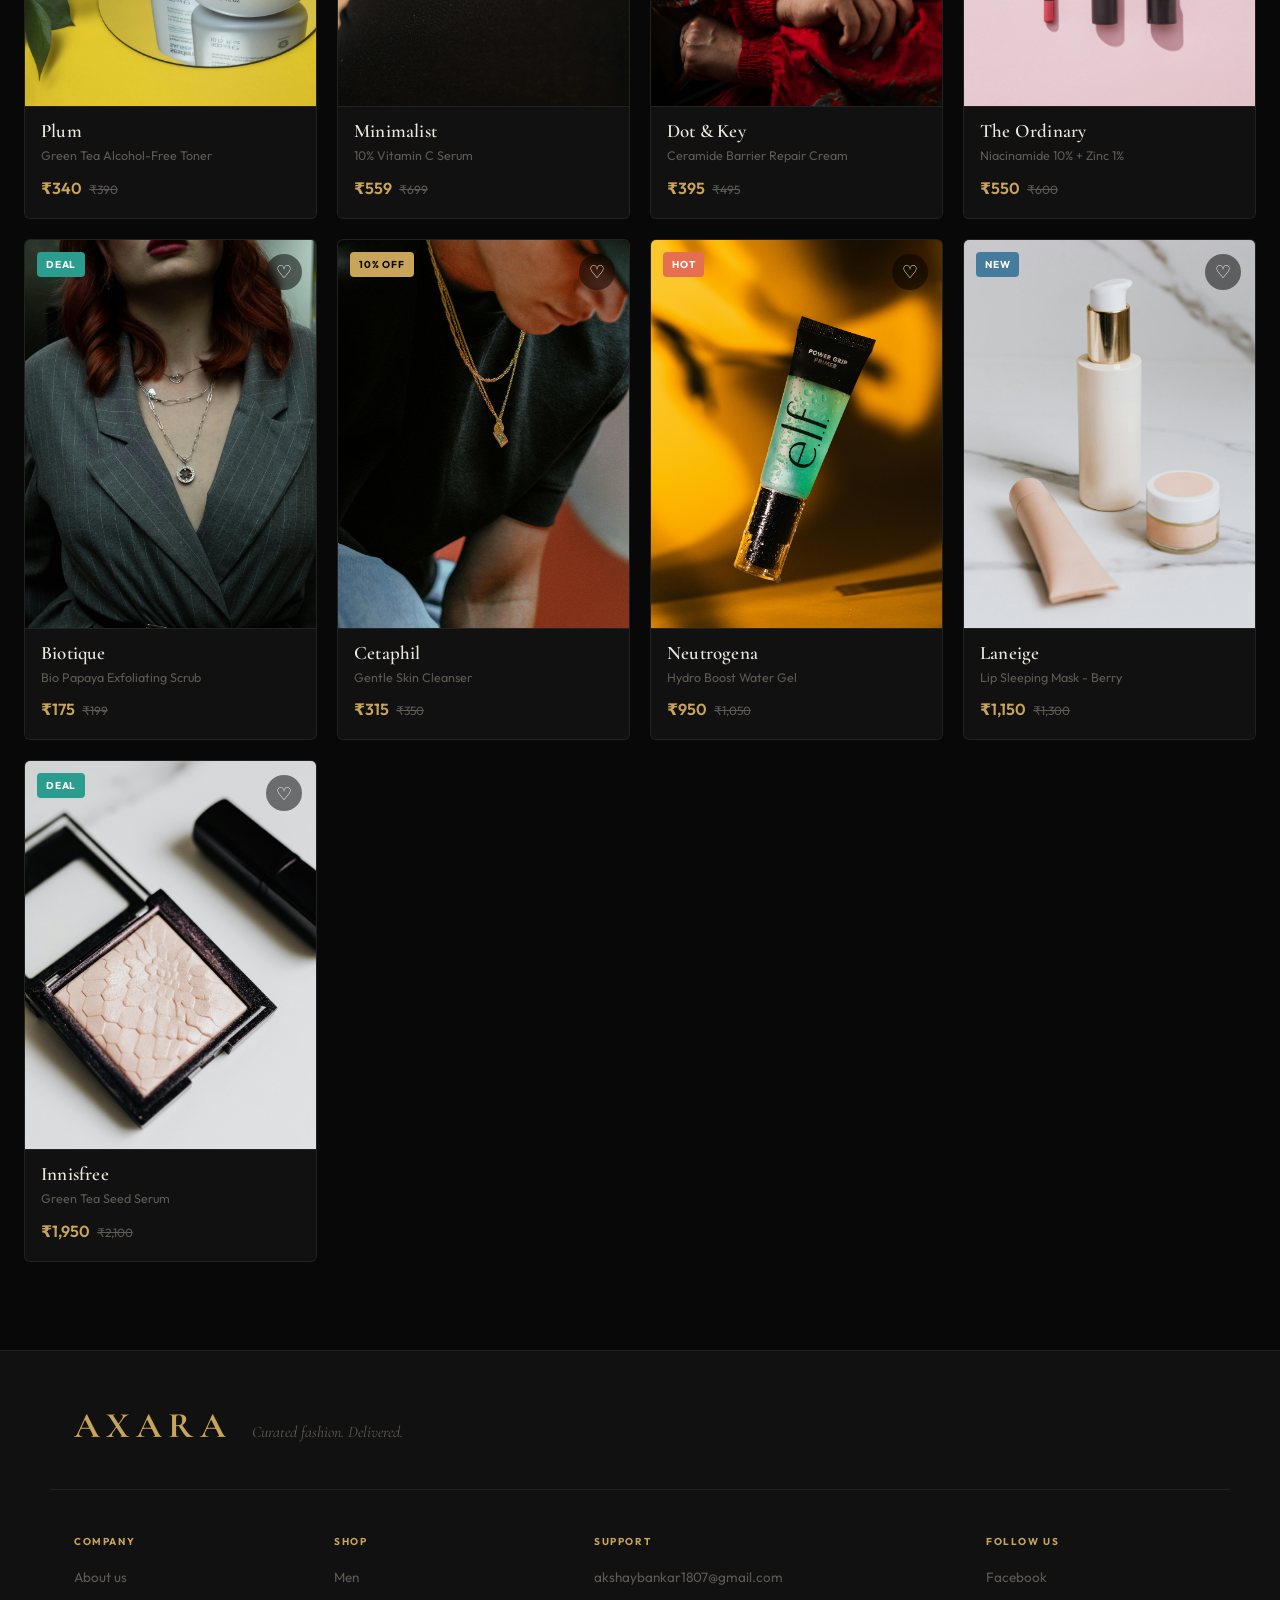
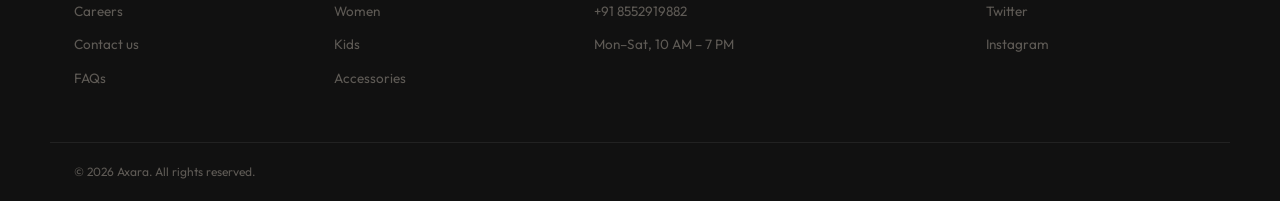
==== commit 30bb6da8: "Update men's and women's collection pages with new titles, product details, and images; enhance layo" ====
--- a/beauty.html
+++ b/beauty.html
@@ -3,7 +3,7 @@
 <head>
     <meta charset="UTF-8">
     <meta name="viewport" content="width=device-width, initial-scale=1.0">
-    <title>Axara | Online Fashion Store</title>
+    <title>Axara | Beauty Collection</title>
     <link rel="preconnect" href="https://fonts.googleapis.com">
     <link rel="preconnect" href="https://fonts.gstatic.com" crossorigin>
     <link href="https://fonts.googleapis.com/css2?family=Cormorant+Garamond:ital,wght@0,400;0,600;0,700;1,400&family=Outfit:wght@300;400;500;600;700&display=swap" rel="stylesheet">
@@ -12,7 +12,7 @@
 <body>
 
     <header class="site-header">
-        <a class="logo-link" href="#" aria-label="Axara home">
+        <a class="logo-link" href="index.html" aria-label="Axara home">
             <span class="logo-text">AXARA</span>
         </a>
 
@@ -46,275 +46,421 @@
     </header>
 
     <main>
-
-        <section class="hero">
-            <img class="banner-image" src="Assets/banner.png" alt="Axara fashion sale — new season arrivals">
-
-        </section>
-
-        <section class="category-strip" aria-label="Shopping highlights">
-            <div class="strip-item">
-                <span>Free shipping</span>
-                <strong>On orders over ₹799</strong>
+        <section class="products-section" id="products">
+            <div class="section-title">
+                <p class="eyebrow">Discover</p>
+                <h2>Beauty <br><em>Collection</em></h2>
             </div>
-            <div class="strip-item">
-                <span>Easy returns</span>
-                <strong>7-day pickup</strong>
-            </div>
-            <div class="strip-item">
-                <span>New arrivals</span>
-                <strong>Updated daily</strong>
+
+            <div class="product-container">
+                <article class="product-card">
+                    <span class="discount-badge hot">Hot</span>
+                    <div class="card-image-wrap">
+                        <div class="wishlist-icon">♡</div>
+                        <img src="Assets/beauty/beauty- (1).jpg" alt="M.A.C Retro Matte Lipstick">
+                    </div>
+                    <div class="card-overlay"><button>Add to Bag</button></div>
+                    <div class="product-details">
+                        <h3 class="product-brand">M.A.C</h3>
+                        <p class="product-name">Retro Matte Lipstick</p>
+                        <p class="product-price">₹1,950 <span>₹2,100</span></p>
+                    </div>
+                </article>
+
+                <article class="product-card">
+                    <span class="discount-badge deal">Deal</span>
+                    <div class="card-image-wrap">
+                        <div class="wishlist-icon">♡</div>
+                        <img src="Assets/beauty/beauty- (2).jpg" alt="Maybelline Fit Me Foundation">
+                    </div>
+                    <div class="card-overlay"><button>Add to Bag</button></div>
+                    <div class="product-details">
+                        <h3 class="product-brand">Maybelline</h3>
+                        <p class="product-name">Fit Me Foundation</p>
+                        <p class="product-price">₹549 <span>₹699</span></p>
+                    </div>
+                </article>
+
+                <article class="product-card">
+                    <span class="discount-badge">20% off</span>
+                    <div class="card-image-wrap">
+                        <div class="wishlist-icon">♡</div>
+                        <img src="Assets/beauty/beauty- (3).jpg" alt="Lakme Eyeconic Kajal">
+                    </div>
+                    <div class="card-overlay"><button>Add to Bag</button></div>
+                    <div class="product-details">
+                        <h3 class="product-brand">Lakme</h3>
+                        <p class="product-name">Eyeconic Kajal Twin Pack</p>
+                        <p class="product-price">₹299 <span>₹380</span></p>
+                    </div>
+                </article>
+
+                <article class="product-card">
+                    <span class="discount-badge new">New</span>
+                    <div class="card-image-wrap">
+                        <div class="wishlist-icon">♡</div>
+                        <img src="Assets/beauty/beauty- (4).jpg" alt="L'Oreal Paris Voluminous Mascara">
+                    </div>
+                    <div class="card-overlay"><button>Add to Bag</button></div>
+                    <div class="product-details">
+                        <h3 class="product-brand">L'Oreal Paris</h3>
+                        <p class="product-name">Lash Paradise Mascara</p>
+                        <p class="product-price">₹799 <span>₹899</span></p>
+                    </div>
+                </article>
+
+                <article class="product-card">
+                    <span class="discount-badge">30% off</span>
+                    <div class="card-image-wrap">
+                        <div class="wishlist-icon">♡</div>
+                        <img src="Assets/beauty/beauty- (5).jpg" alt="Huda Beauty Rose Quartz Palette">
+                    </div>
+                    <div class="card-overlay"><button>Add to Bag</button></div>
+                    <div class="product-details">
+                        <h3 class="product-brand">Huda Beauty</h3>
+                        <p class="product-name">Rose Quartz Palette</p>
+                        <p class="product-price">₹4,550 <span>₹6,500</span></p>
+                    </div>
+                </article>
+
+                <article class="product-card">
+                    <span class="discount-badge hot">Best</span>
+                    <div class="card-image-wrap">
+                        <div class="wishlist-icon">♡</div>
+                        <img src="Assets/beauty/beauty- (6).jpg" alt="Clinique Moisture Surge">
+                    </div>
+                    <div class="card-overlay"><button>Add to Bag</button></div>
+                    <div class="product-details">
+                        <h3 class="product-brand">Clinique</h3>
+                        <p class="product-name">Moisture Surge 100H</p>
+                        <p class="product-price">₹1,950 <span>₹2,200</span></p>
+                    </div>
+                </article>
+
+                <article class="product-card">
+                    <span class="discount-badge deal">Deal</span>
+                    <div class="card-image-wrap">
+                        <div class="wishlist-icon">♡</div>
+                        <img src="Assets/beauty/beauty- (7).jpg" alt="NYX Setting Spray">
+                    </div>
+                    <div class="card-overlay"><button>Add to Bag</button></div>
+                    <div class="product-details">
+                        <h3 class="product-brand">NYX Professional</h3>
+                        <p class="product-name">Matte Setting Spray</p>
+                        <p class="product-price">₹699 <span>₹899</span></p>
+                    </div>
+                </article>
+
+                <article class="product-card">
+                    <span class="discount-badge new">New</span>
+                    <div class="card-image-wrap">
+                        <div class="wishlist-icon">♡</div>
+                        <img src="Assets/beauty/beauty- (8).jpg" alt="Bobbi Brown Shimmer Brick">
+                    </div>
+                    <div class="card-overlay"><button>Add to Bag</button></div>
+                    <div class="product-details">
+                        <h3 class="product-brand">Bobbi Brown</h3>
+                        <p class="product-name">Shimmer Brick Compact</p>
+                        <p class="product-price">₹3,900 <span>₹4,400</span></p>
+                    </div>
+                </article>
+
+                <article class="product-card">
+                    <span class="discount-badge">15% off</span>
+                    <div class="card-image-wrap">
+                        <div class="wishlist-icon">♡</div>
+                        <img src="Assets/beauty/beauty- (9).jpg" alt="Smashbox Photo Finish Primer">
+                    </div>
+                    <div class="card-overlay"><button>Add to Bag</button></div>
+                    <div class="product-details">
+                        <h3 class="product-brand">Smashbox</h3>
+                        <p class="product-name">Photo Finish Primer</p>
+                        <p class="product-price">₹2,990 <span>₹3,450</span></p>
+                    </div>
+                </article>
+
+                <article class="product-card">
+                    <span class="discount-badge hot">Hot</span>
+                    <div class="card-image-wrap">
+                        <div class="wishlist-icon">♡</div>
+                        <img src="Assets/beauty/beauty- (10).jpg" alt="Charlotte Tilbury Flawless Filter">
+                    </div>
+                    <div class="card-overlay"><button>Add to Bag</button></div>
+                    <div class="product-details">
+                        <h3 class="product-brand">Charlotte Tilbury</h3>
+                        <p class="product-name">Hollywood Flawless Filter</p>
+                        <p class="product-price">₹4,000 <span>₹4,300</span></p>
+                    </div>
+                </article>
+
+                <article class="product-card">
+                    <span class="discount-badge new">Fresh</span>
+                    <div class="card-image-wrap">
+                        <div class="wishlist-icon">♡</div>
+                        <img src="Assets/beauty/beauty- (11).jpg" alt="Fenty Beauty Gloss Bomb">
+                    </div>
+                    <div class="card-overlay"><button>Add to Bag</button></div>
+                    <div class="product-details">
+                        <h3 class="product-brand">Fenty Beauty</h3>
+                        <p class="product-name">Gloss Bomb Luminizer</p>
+                        <p class="product-price">₹1,900 <span>₹2,100</span></p>
+                    </div>
+                </article>
+
+                <article class="product-card">
+                    <span class="discount-badge deal">Deal</span>
+                    <div class="card-image-wrap">
+                        <div class="wishlist-icon">♡</div>
+                        <img src="Assets/beauty/beauty- (12).jpg" alt="Estee Lauder Foundation">
+                    </div>
+                    <div class="card-overlay"><button>Add to Bag</button></div>
+                    <div class="product-details">
+                        <h3 class="product-brand">Estee Lauder</h3>
+                        <p class="product-name">Double Wear Foundation</p>
+                        <p class="product-price">₹3,800 <span>₹4,400</span></p>
+                    </div>
+                </article>
+
+                <article class="product-card">
+                    <span class="discount-badge">25% off</span>
+                    <div class="card-image-wrap">
+                        <div class="wishlist-icon">♡</div>
+                        <img src="Assets/beauty/beauty- (13).jpg" alt="NARS Radiant Creamy Concealer">
+                    </div>
+                    <div class="card-overlay"><button>Add to Bag</button></div>
+                    <div class="product-details">
+                        <h3 class="product-brand">NARS</h3>
+                        <p class="product-name">Radiant Creamy Concealer</p>
+                        <p class="product-price">₹2,600 <span>₹3,400</span></p>
+                    </div>
+                </article>
+
+                <article class="product-card">
+                    <span class="discount-badge hot">Best</span>
+                    <div class="card-image-wrap">
+                        <div class="wishlist-icon">♡</div>
+                        <img src="Assets/beauty/beauty- (14).jpg" alt="Sugar Smudge Me Not">
+                    </div>
+                    <div class="card-overlay"><button>Add to Bag</button></div>
+                    <div class="product-details">
+                        <h3 class="product-brand">SUGAR Cosmetics</h3>
+                        <p class="product-name">Smudge Me Not Lipstick</p>
+                        <p class="product-price">₹449 <span>₹499</span></p>
+                    </div>
+                </article>
+
+                <article class="product-card">
+                    <span class="discount-badge">50% off</span>
+                    <div class="card-image-wrap">
+                        <div class="wishlist-icon">♡</div>
+                        <img src="Assets/beauty/beauty- (15).jpg" alt="Colorbar Velvet Matte Lipstick">
+                    </div>
+                    <div class="card-overlay"><button>Add to Bag</button></div>
+                    <div class="product-details">
+                        <h3 class="product-brand">Colorbar</h3>
+                        <p class="product-name">Velvet Matte Lipstick</p>
+                        <p class="product-price">₹175 <span>₹350</span></p>
+                    </div>
+                </article>
+
+                <article class="product-card">
+                    <span class="discount-badge new">New</span>
+                    <div class="card-image-wrap">
+                        <div class="wishlist-icon">♡</div>
+                        <img src="Assets/beauty/beauty- (16).jpg" alt="Revlon ColorStay Eyeliner">
+                    </div>
+                    <div class="card-overlay"><button>Add to Bag</button></div>
+                    <div class="product-details">
+                        <h3 class="product-brand">Revlon</h3>
+                        <p class="product-name">ColorStay Eyeliner</p>
+                        <p class="product-price">₹699 <span>₹799</span></p>
+                    </div>
+                </article>
+
+                <article class="product-card">
+                    <span class="discount-badge deal">Deal</span>
+                    <div class="card-image-wrap">
+                        <div class="wishlist-icon">♡</div>
+                        <img src="Assets/beauty/beauty- (17).jpg" alt="KIKO Milano Water Eyeshadow">
+                    </div>
+                    <div class="card-overlay"><button>Add to Bag</button></div>
+                    <div class="product-details">
+                        <h3 class="product-brand">KIKO Milano</h3>
+                        <p class="product-name">Water Eyeshadow</p>
+                        <p class="product-price">₹990 <span>₹1,250</span></p>
+                    </div>
+                </article>
+
+                <article class="product-card">
+                    <span class="discount-badge">35% off</span>
+                    <div class="card-image-wrap">
+                        <div class="wishlist-icon">♡</div>
+                        <img src="Assets/beauty/beauty- (18).jpg" alt="Faces Canada Foundation">
+                    </div>
+                    <div class="card-overlay"><button>Add to Bag</button></div>
+                    <div class="product-details">
+                        <h3 class="product-brand">Faces Canada</h3>
+                        <p class="product-name">Weightless Matte Foundation</p>
+                        <p class="product-price">₹519 <span>₹799</span></p>
+                    </div>
+                </article>
+
+                <article class="product-card">
+                    <span class="discount-badge new">New</span>
+                    <div class="card-image-wrap">
+                        <div class="wishlist-icon">♡</div>
+                        <img src="Assets/beauty/beauty- (19).jpg" alt="e.l.f. Bite-Size Eyeshadow">
+                    </div>
+                    <div class="card-overlay"><button>Add to Bag</button></div>
+                    <div class="product-details">
+                        <h3 class="product-brand">e.l.f. Cosmetics</h3>
+                        <p class="product-name">Bite-Size Eyeshadow Palette</p>
+                        <p class="product-price">₹350 <span>₹450</span></p>
+                    </div>
+                </article>
+
+                <article class="product-card">
+                    <span class="discount-badge hot">Hot</span>
+                    <div class="card-image-wrap">
+                        <div class="wishlist-icon">♡</div>
+                        <img src="Assets/beauty/beauty- (20).jpg" alt="Makeup Revolution Highlighter">
+                    </div>
+                    <div class="card-overlay"><button>Add to Bag</button></div>
+                    <div class="product-details">
+                        <h3 class="product-brand">Makeup Revolution</h3>
+                        <p class="product-name">Highlight Reloaded</p>
+                        <p class="product-price">₹550 <span>₹650</span></p>
+                    </div>
+                </article>
+
+                <article class="product-card">
+                    <span class="discount-badge deal">Deal</span>
+                    <div class="card-image-wrap">
+                        <div class="wishlist-icon">♡</div>
+                        <img src="Assets/beauty/beauty- (21).jpg" alt="Plum Green Tea Toner">
+                    </div>
+                    <div class="card-overlay"><button>Add to Bag</button></div>
+                    <div class="product-details">
+                        <h3 class="product-brand">Plum</h3>
+                        <p class="product-name">Green Tea Alcohol-Free Toner</p>
+                        <p class="product-price">₹340 <span>₹390</span></p>
+                    </div>
+                </article>
+
+                <article class="product-card">
+                    <span class="discount-badge">20% off</span>
+                    <div class="card-image-wrap">
+                        <div class="wishlist-icon">♡</div>
+                        <img src="Assets/beauty/beauty- (22).jpg" alt="Minimalist Vitamin C Serum">
+                    </div>
+                    <div class="card-overlay"><button>Add to Bag</button></div>
+                    <div class="product-details">
+                        <h3 class="product-brand">Minimalist</h3>
+                        <p class="product-name">10% Vitamin C Serum</p>
+                        <p class="product-price">₹559 <span>₹699</span></p>
+                    </div>
+                </article>
+
+                <article class="product-card">
+                    <span class="discount-badge new">New</span>
+                    <div class="card-image-wrap">
+                        <div class="wishlist-icon">♡</div>
+                        <img src="Assets/beauty/beauty- (23).jpg" alt="Dot & Key Ceramide Moisturizer">
+                    </div>
+                    <div class="card-overlay"><button>Add to Bag</button></div>
+                    <div class="product-details">
+                        <h3 class="product-brand">Dot & Key</h3>
+                        <p class="product-name">Ceramide Barrier Repair Cream</p>
+                        <p class="product-price">₹395 <span>₹495</span></p>
+                    </div>
+                </article>
+
+                <article class="product-card">
+                    <span class="discount-badge hot">Best</span>
+                    <div class="card-image-wrap">
+                        <div class="wishlist-icon">♡</div>
+                        <img src="Assets/beauty/beauty- (24).jpg" alt="The Ordinary Niacinamide">
+                    </div>
+                    <div class="card-overlay"><button>Add to Bag</button></div>
+                    <div class="product-details">
+                        <h3 class="product-brand">The Ordinary</h3>
+                        <p class="product-name">Niacinamide 10% + Zinc 1%</p>
+                        <p class="product-price">₹550 <span>₹600</span></p>
+                    </div>
+                </article>
+
+                <article class="product-card">
+                    <span class="discount-badge deal">Deal</span>
+                    <div class="card-image-wrap">
+                        <div class="wishlist-icon">♡</div>
+                        <img src="Assets/beauty/beauty- (25).jpg" alt="Biotique Papaya Scrub">
+                    </div>
+                    <div class="card-overlay"><button>Add to Bag</button></div>
+                    <div class="product-details">
+                        <h3 class="product-brand">Biotique</h3>
+                        <p class="product-name">Bio Papaya Exfoliating Scrub</p>
+                        <p class="product-price">₹175 <span>₹199</span></p>
+                    </div>
+                </article>
+
+                <article class="product-card">
+                    <span class="discount-badge">10% off</span>
+                    <div class="card-image-wrap">
+                        <div class="wishlist-icon">♡</div>
+                        <img src="Assets/beauty/beauty- (26).jpg" alt="Cetaphil Gentle Skin Cleanser">
+                    </div>
+                    <div class="card-overlay"><button>Add to Bag</button></div>
+                    <div class="product-details">
+                        <h3 class="product-brand">Cetaphil</h3>
+                        <p class="product-name">Gentle Skin Cleanser</p>
+                        <p class="product-price">₹315 <span>₹350</span></p>
+                    </div>
+                </article>
+
+                <article class="product-card">
+                    <span class="discount-badge hot">Hot</span>
+                    <div class="card-image-wrap">
+                        <div class="wishlist-icon">♡</div>
+                        <img src="Assets/beauty/beauty- (27).jpg" alt="Neutrogena Hydro Boost Water Gel">
+                    </div>
+                    <div class="card-overlay"><button>Add to Bag</button></div>
+                    <div class="product-details">
+                        <h3 class="product-brand">Neutrogena</h3>
+                        <p class="product-name">Hydro Boost Water Gel</p>
+                        <p class="product-price">₹950 <span>₹1,050</span></p>
+                    </div>
+                </article>
+
+                <article class="product-card">
+                    <span class="discount-badge new">New</span>
+                    <div class="card-image-wrap">
+                        <div class="wishlist-icon">♡</div>
+                        <img src="Assets/beauty/beauty- (28).jpg" alt="Laneige Lip Sleeping Mask">
+                    </div>
+                    <div class="card-overlay"><button>Add to Bag</button></div>
+                    <div class="product-details">
+                        <h3 class="product-brand">Laneige</h3>
+                        <p class="product-name">Lip Sleeping Mask - Berry</p>
+                        <p class="product-price">₹1,150 <span>₹1,300</span></p>
+                    </div>
+                </article>
+
+                <article class="product-card">
+                    <span class="discount-badge deal">Deal</span>
+                    <div class="card-image-wrap">
+                        <div class="wishlist-icon">♡</div>
+                        <img src="Assets/beauty/beauty- (29).jpg" alt="Innisfree Green Tea Seed Serum">
+                    </div>
+                    <div class="card-overlay"><button>Add to Bag</button></div>
+                    <div class="product-details">
+                        <h3 class="product-brand">Innisfree</h3>
+                        <p class="product-name">Green Tea Seed Serum</p>
+                        <p class="product-price">₹1,950 <span>₹2,100</span></p>
+                    </div>
+                </article>
+
             </div>
         </section>
-
-        <section class="featured-categories">
-
-            <div class="category-card">
-                <img src="Assets/men/men-1.jpg" alt="Men Collection">
-
-                <div class="category-content">
-                    <p>Modern Essentials</p>
-                    <h3>Men Collection</h3>
-                </div>
-            </div>
-
-            <div class="category-card">
-                <img src="Assets/women/women-10.jpg" alt="Women Collection">
-
-                <div class="category-content">
-                    <p>Curated Elegance</p>
-                    <h3>Women Collection</h3>
-                </div>
-            </div>
-
-        </section>
-        <section class="products-section" id="products">
-            <div class="section-title">
-                <p class="eyebrow">Trending now</p>
-                <h2>Medal Worthy Brands<br><em>To Bag</em></h2>
-            </div>
-
-            <div class="product-container">
-
-                <article class="product-card">
-                    <span class="discount-badge">40% off</span>
-                    <div class="card-image-wrap">
-                        <div class="wishlist-icon">
-    ♡
-</div>
-                        <img src="Assets/men/men-1.jpg" alt="Roadster men's casual shirt">
-                    </div>
-                    <div class="card-overlay">
-    <button>Add to Bag</button>
-</div>
-                    <div class="product-details">
-                        <h3 class="product-brand">Roadster</h3>
-                        <p class="product-name">Men casual shirt</p>
-                        <p class="product-price">₹999 <span>₹1,699</span></p>
-                    </div>
-                </article>
-
-                <article class="product-card">
-                    <span class="discount-badge deal">Deal</span>
-                    <div class="card-image-wrap">
-                        <div class="wishlist-icon">
-    ♡
-</div>
-                        <img src="Assets/men/men-2.jpg" alt="Highlander men's regular fit shirt">
-                    </div>
-                    <div class="card-overlay">
-    <button>Add to Bag</button>
-</div>
-                    <div class="product-details">
-                        <h3 class="product-brand">Highlander</h3>
-                        <p class="product-name">Regular fit shirt</p>
-                        <p class="product-price">₹899 <span>₹1,499</span></p>
-                    </div>
-                </article>
-
-                <article class="product-card">
-                    <span class="discount-badge new">New</span>
-                    <div class="card-image-wrap">
-                        <div class="wishlist-icon">
-    ♡
-</div>
-                        <img src="Assets/women/my-women.png" alt="H&M women's everyday outfit">
-                    </div>
-                    <div class="card-overlay">
-    <button>Add to Bag</button>
-</div>
-                    <div class="product-details">
-                        <h3 class="product-brand">H&amp;M</h3>
-                        <p class="product-name">Everyday outfit</p>
-                        <p class="product-price">₹1,299 <span>₹1,999</span></p>
-                    </div>
-                </article>
-
-                <article class="product-card">
-                    <span class="discount-badge">35% off</span>
-                    <div class="card-image-wrap">
-                        <div class="wishlist-icon">
-    ♡
-</div>
-                        <img src="Assets/men/men-4.jpg" alt="Levis men's denim style">
-                    </div>
-                    <div class="card-overlay">
-    <button>Add to Bag</button>
-</div>
-                    <div class="product-details">
-                        <h3 class="product-brand">Levi's</h3>
-                        <p class="product-name">Denim street style</p>
-                        <p class="product-price">₹1,499 <span>₹2,299</span></p>
-                    </div>
-                </article>
-
-                <article class="product-card">
-                    <span class="discount-badge hot">Hot</span>
-                    <div class="card-image-wrap">
-                        <div class="wishlist-icon">
-    ♡
-</div>
-                        <img src="Assets/men/men-5.jpg" alt="Mast and Harbour men's weekend wear">
-                    </div>
-                    <div class="card-overlay">
-    <button>Add to Bag</button>
-</div>
-                    <div class="product-details">
-                        <h3 class="product-brand">Mast &amp; Harbour</h3>
-                        <p class="product-name">Weekend wear</p>
-                        <p class="product-price">₹799 <span>₹1,299</span></p>
-                    </div>
-                </article>
-
-                <article class="product-card">
-                    <span class="discount-badge">50% off</span>
-                    <div class="card-image-wrap">
-                        <div class="wishlist-icon">
-    ♡
-</div>
-                        <img src="Assets/women/women-1.jpg" alt="DressBerry women's printed dress">
-                    </div>
-                    <div class="card-overlay">
-    <button>Add to Bag</button>
-</div>
-                    <div class="product-details">
-                        <h3 class="product-brand">DressBerry</h3>
-                        <p class="product-name">Printed summer dress</p>
-                        <p class="product-price">₹1,199 <span>₹2,399</span></p>
-                    </div>
-                </article>
-
-                <article class="product-card">
-                    <span class="discount-badge deal">Deal</span>
-                    <div class="card-image-wrap">
-                        <div class="wishlist-icon">
-    ♡
-</div>
-                        <img src="Assets/women/women-8.jpg" alt="Tokyo Talkies women's party look">
-                    </div>
-                    <div class="card-overlay">
-    <button>Add to Bag</button>
-</div>
-                    <div class="product-details">
-                        <h3 class="product-brand">Tokyo Talkies</h3>
-                        <p class="product-name">Party ready look</p>
-                        <p class="product-price">₹999 <span>₹1,899</span></p>
-                    </div>
-                </article>
-
-                <article class="product-card">
-                    <span class="discount-badge new">New</span>
-                    <div class="card-image-wrap">
-                        <div class="wishlist-icon">
-    ♡
-</div>
-                        <img src="Assets/women/women-3.jpg" alt="Sassafras women's co-ord set">
-                    </div>
-                    <div class="card-overlay">
-    <button>Add to Bag</button>
-</div>
-                    <div class="product-details">
-                        <h3 class="product-brand">Sassafras</h3>
-                        <p class="product-name">Modern co-ord set</p>
-                        <p class="product-price">₹1,399 <span>₹2,099</span></p>
-                    </div>
-                </article>
-
-                <article class="product-card">
-                    <span class="discount-badge">45% off</span>
-                    <div class="card-image-wrap">
-                        <div class="wishlist-icon">
-    ♡
-</div>
-                        <img src="Assets/women/women-4.jpg" alt="Biba women's ethnic kurta">
-                    </div>
-                    <div class="card-overlay">
-    <button>Add to Bag</button>
-</div>
-                    <div class="product-details">
-                        <h3 class="product-brand">Biba</h3>
-                        <p class="product-name">Ethnic kurta</p>
-                        <p class="product-price">₹1,099 <span>₹1,999</span></p>
-                    </div>
-                </article>
-
-                <article class="product-card">
-                    <span class="discount-badge new">Fresh</span>
-                    <div class="card-image-wrap">
-                        <div class="wishlist-icon">
-    ♡
-</div>
-                        <img src="Assets/women/women-5.jpg" alt="Anouk women's festive outfit">
-                    </div>
-                    <div class="card-overlay">
-    <button>Add to Bag</button>
-</div>
-                    <div class="product-details">
-                        <h3 class="product-brand">Anouk</h3>
-                        <p class="product-name">Festive outfit</p>
-                        <p class="product-price">₹1,599 <span>₹2,599</span></p>
-                    </div>
-                </article>
-
-                <article class="product-card">
-                    <span class="discount-badge">30% off</span>
-                    <div class="card-image-wrap">
-                        <div class="wishlist-icon">
-    ♡
-</div>
-                        <img src="Assets/women/women-6.jpg" alt="Only women's casual top">
-                    </div>
-                    <div class="card-overlay">
-    <button>Add to Bag</button>
-</div>
-                    <div class="product-details">
-                        <h3 class="product-brand">Only</h3>
-                        <p class="product-name">Casual top</p>
-                        <p class="product-price">₹749 <span>₹1,099</span></p>
-                    </div>
-                </article>
-
-                <article class="product-card">
-                    <span class="discount-badge hot">Best</span>
-                    <div class="card-image-wrap">
-                        <div class="wishlist-icon">
-    ♡
-</div>
-                        <img src="Assets/women/women-7.jpg" alt="Forever 21 women's streetwear">
-                    </div>
-                    <div class="card-overlay">
-    <button>Add to Bag</button>
-</div>
-                    <div class="product-details">
-                        <h3 class="product-brand">Forever 21</h3>
-                        <p class="product-name">Streetwear edit</p>
-                        <p class="product-price">₹1,249 <span>₹1,799</span></p>
-                    </div>
-                </article>
-
-            </div>
-        </section>
-
     </main>
 
     <footer>
@@ -351,7 +497,7 @@
             </div>
         </div>
         <div class="footer-bottom">
-            <p>© 2025 Axara. All rights reserved.</p>
+            <p>© 2026 Axara. All rights reserved.</p>
         </div>
     </footer>
 
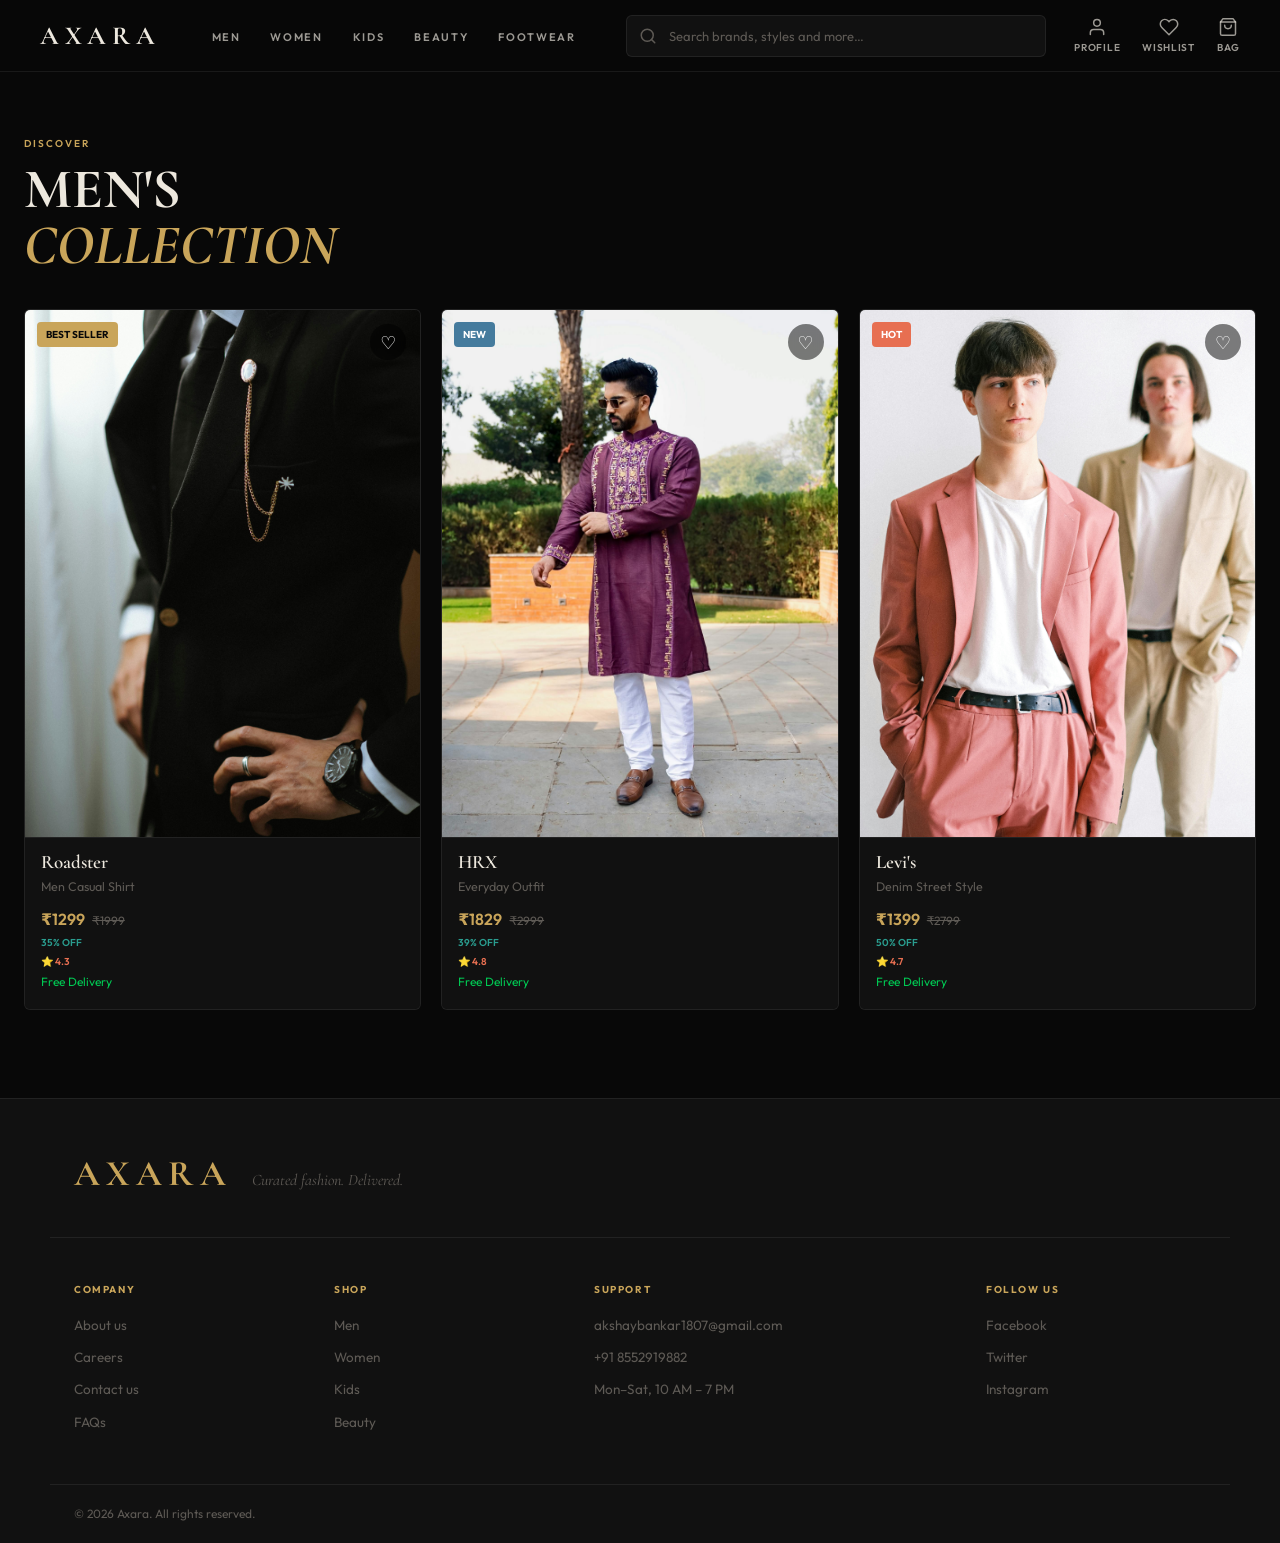
==== commit 23ce4582: "Structured all html files" ====
--- a/beauty.html
+++ b/beauty.html
@@ -15,7 +15,6 @@
         <a class="logo-link" href="index.html" aria-label="Axara home">
             <span class="logo-text">AXARA</span>
         </a>
-
         <nav class="nav-bar" aria-label="Main navigation">
             <a href="men.html">Men</a>
             <a href="women.html">Women</a>
@@ -23,12 +22,11 @@
             <a href="beauty.html">Beauty</a>
             <a href="footwear.html">Footwear</a>
         </nav>
-
-        <form class="search-bar" role="search">
+        <form class="search-bar" role="search" onsubmit="event.preventDefault();">
+            <label for="searchInput" class="sr-only">Search products</label>
             <svg class="search-icon" xmlns="http://www.w3.org/2000/svg" viewBox="0 0 24 24" fill="none" stroke="currentColor" stroke-width="2" stroke-linecap="round" stroke-linejoin="round"><circle cx="11" cy="11" r="8"/><path d="m21 21-4.35-4.35"/></svg>
-            <input type="search" placeholder="Search brands, styles and more…" class="search-input" aria-label="Search products">
+            <input type="search" id="searchInput" placeholder="Search brands, styles and more…" class="search-input" aria-label="Search products">
         </form>
-
         <div class="action-bar" aria-label="Account actions">
             <a class="action-container" href="#">
                 <svg class="action-icon" xmlns="http://www.w3.org/2000/svg" viewBox="0 0 24 24" fill="none" stroke="currentColor" stroke-width="1.8" stroke-linecap="round" stroke-linejoin="round"><path d="M20 21v-2a4 4 0 0 0-4-4H8a4 4 0 0 0-4 4v2"/><circle cx="12" cy="7" r="4"/></svg>
@@ -49,457 +47,25 @@
         <section class="products-section" id="products">
             <div class="section-title">
                 <p class="eyebrow">Discover</p>
-                <h2>Beauty <br><em>Collection</em></h2>
+                <h2>Men's <br><em>Collection</em></h2>
             </div>
-
-            <div class="product-container">
-                <article class="product-card">
-                    <span class="discount-badge hot">Hot</span>
-                    <div class="card-image-wrap">
-                        <div class="wishlist-icon">♡</div>
-                        <img src="Assets/beauty/beauty- (1).jpg" alt="M.A.C Retro Matte Lipstick">
-                    </div>
-                    <div class="card-overlay"><button>Add to Bag</button></div>
-                    <div class="product-details">
-                        <h3 class="product-brand">M.A.C</h3>
-                        <p class="product-name">Retro Matte Lipstick</p>
-                        <p class="product-price">₹1,950 <span>₹2,100</span></p>
-                    </div>
-                </article>
-
-                <article class="product-card">
-                    <span class="discount-badge deal">Deal</span>
-                    <div class="card-image-wrap">
-                        <div class="wishlist-icon">♡</div>
-                        <img src="Assets/beauty/beauty- (2).jpg" alt="Maybelline Fit Me Foundation">
-                    </div>
-                    <div class="card-overlay"><button>Add to Bag</button></div>
-                    <div class="product-details">
-                        <h3 class="product-brand">Maybelline</h3>
-                        <p class="product-name">Fit Me Foundation</p>
-                        <p class="product-price">₹549 <span>₹699</span></p>
-                    </div>
-                </article>
-
-                <article class="product-card">
-                    <span class="discount-badge">20% off</span>
-                    <div class="card-image-wrap">
-                        <div class="wishlist-icon">♡</div>
-                        <img src="Assets/beauty/beauty- (3).jpg" alt="Lakme Eyeconic Kajal">
-                    </div>
-                    <div class="card-overlay"><button>Add to Bag</button></div>
-                    <div class="product-details">
-                        <h3 class="product-brand">Lakme</h3>
-                        <p class="product-name">Eyeconic Kajal Twin Pack</p>
-                        <p class="product-price">₹299 <span>₹380</span></p>
-                    </div>
-                </article>
-
-                <article class="product-card">
-                    <span class="discount-badge new">New</span>
-                    <div class="card-image-wrap">
-                        <div class="wishlist-icon">♡</div>
-                        <img src="Assets/beauty/beauty- (4).jpg" alt="L'Oreal Paris Voluminous Mascara">
-                    </div>
-                    <div class="card-overlay"><button>Add to Bag</button></div>
-                    <div class="product-details">
-                        <h3 class="product-brand">L'Oreal Paris</h3>
-                        <p class="product-name">Lash Paradise Mascara</p>
-                        <p class="product-price">₹799 <span>₹899</span></p>
-                    </div>
-                </article>
-
-                <article class="product-card">
-                    <span class="discount-badge">30% off</span>
-                    <div class="card-image-wrap">
-                        <div class="wishlist-icon">♡</div>
-                        <img src="Assets/beauty/beauty- (5).jpg" alt="Huda Beauty Rose Quartz Palette">
-                    </div>
-                    <div class="card-overlay"><button>Add to Bag</button></div>
-                    <div class="product-details">
-                        <h3 class="product-brand">Huda Beauty</h3>
-                        <p class="product-name">Rose Quartz Palette</p>
-                        <p class="product-price">₹4,550 <span>₹6,500</span></p>
-                    </div>
-                </article>
-
-                <article class="product-card">
-                    <span class="discount-badge hot">Best</span>
-                    <div class="card-image-wrap">
-                        <div class="wishlist-icon">♡</div>
-                        <img src="Assets/beauty/beauty- (6).jpg" alt="Clinique Moisture Surge">
-                    </div>
-                    <div class="card-overlay"><button>Add to Bag</button></div>
-                    <div class="product-details">
-                        <h3 class="product-brand">Clinique</h3>
-                        <p class="product-name">Moisture Surge 100H</p>
-                        <p class="product-price">₹1,950 <span>₹2,200</span></p>
-                    </div>
-                </article>
-
-                <article class="product-card">
-                    <span class="discount-badge deal">Deal</span>
-                    <div class="card-image-wrap">
-                        <div class="wishlist-icon">♡</div>
-                        <img src="Assets/beauty/beauty- (7).jpg" alt="NYX Setting Spray">
-                    </div>
-                    <div class="card-overlay"><button>Add to Bag</button></div>
-                    <div class="product-details">
-                        <h3 class="product-brand">NYX Professional</h3>
-                        <p class="product-name">Matte Setting Spray</p>
-                        <p class="product-price">₹699 <span>₹899</span></p>
-                    </div>
-                </article>
-
-                <article class="product-card">
-                    <span class="discount-badge new">New</span>
-                    <div class="card-image-wrap">
-                        <div class="wishlist-icon">♡</div>
-                        <img src="Assets/beauty/beauty- (8).jpg" alt="Bobbi Brown Shimmer Brick">
-                    </div>
-                    <div class="card-overlay"><button>Add to Bag</button></div>
-                    <div class="product-details">
-                        <h3 class="product-brand">Bobbi Brown</h3>
-                        <p class="product-name">Shimmer Brick Compact</p>
-                        <p class="product-price">₹3,900 <span>₹4,400</span></p>
-                    </div>
-                </article>
-
-                <article class="product-card">
-                    <span class="discount-badge">15% off</span>
-                    <div class="card-image-wrap">
-                        <div class="wishlist-icon">♡</div>
-                        <img src="Assets/beauty/beauty- (9).jpg" alt="Smashbox Photo Finish Primer">
-                    </div>
-                    <div class="card-overlay"><button>Add to Bag</button></div>
-                    <div class="product-details">
-                        <h3 class="product-brand">Smashbox</h3>
-                        <p class="product-name">Photo Finish Primer</p>
-                        <p class="product-price">₹2,990 <span>₹3,450</span></p>
-                    </div>
-                </article>
-
-                <article class="product-card">
-                    <span class="discount-badge hot">Hot</span>
-                    <div class="card-image-wrap">
-                        <div class="wishlist-icon">♡</div>
-                        <img src="Assets/beauty/beauty- (10).jpg" alt="Charlotte Tilbury Flawless Filter">
-                    </div>
-                    <div class="card-overlay"><button>Add to Bag</button></div>
-                    <div class="product-details">
-                        <h3 class="product-brand">Charlotte Tilbury</h3>
-                        <p class="product-name">Hollywood Flawless Filter</p>
-                        <p class="product-price">₹4,000 <span>₹4,300</span></p>
-                    </div>
-                </article>
-
-                <article class="product-card">
-                    <span class="discount-badge new">Fresh</span>
-                    <div class="card-image-wrap">
-                        <div class="wishlist-icon">♡</div>
-                        <img src="Assets/beauty/beauty- (11).jpg" alt="Fenty Beauty Gloss Bomb">
-                    </div>
-                    <div class="card-overlay"><button>Add to Bag</button></div>
-                    <div class="product-details">
-                        <h3 class="product-brand">Fenty Beauty</h3>
-                        <p class="product-name">Gloss Bomb Luminizer</p>
-                        <p class="product-price">₹1,900 <span>₹2,100</span></p>
-                    </div>
-                </article>
-
-                <article class="product-card">
-                    <span class="discount-badge deal">Deal</span>
-                    <div class="card-image-wrap">
-                        <div class="wishlist-icon">♡</div>
-                        <img src="Assets/beauty/beauty- (12).jpg" alt="Estee Lauder Foundation">
-                    </div>
-                    <div class="card-overlay"><button>Add to Bag</button></div>
-                    <div class="product-details">
-                        <h3 class="product-brand">Estee Lauder</h3>
-                        <p class="product-name">Double Wear Foundation</p>
-                        <p class="product-price">₹3,800 <span>₹4,400</span></p>
-                    </div>
-                </article>
-
-                <article class="product-card">
-                    <span class="discount-badge">25% off</span>
-                    <div class="card-image-wrap">
-                        <div class="wishlist-icon">♡</div>
-                        <img src="Assets/beauty/beauty- (13).jpg" alt="NARS Radiant Creamy Concealer">
-                    </div>
-                    <div class="card-overlay"><button>Add to Bag</button></div>
-                    <div class="product-details">
-                        <h3 class="product-brand">NARS</h3>
-                        <p class="product-name">Radiant Creamy Concealer</p>
-                        <p class="product-price">₹2,600 <span>₹3,400</span></p>
-                    </div>
-                </article>
-
-                <article class="product-card">
-                    <span class="discount-badge hot">Best</span>
-                    <div class="card-image-wrap">
-                        <div class="wishlist-icon">♡</div>
-                        <img src="Assets/beauty/beauty- (14).jpg" alt="Sugar Smudge Me Not">
-                    </div>
-                    <div class="card-overlay"><button>Add to Bag</button></div>
-                    <div class="product-details">
-                        <h3 class="product-brand">SUGAR Cosmetics</h3>
-                        <p class="product-name">Smudge Me Not Lipstick</p>
-                        <p class="product-price">₹449 <span>₹499</span></p>
-                    </div>
-                </article>
-
-                <article class="product-card">
-                    <span class="discount-badge">50% off</span>
-                    <div class="card-image-wrap">
-                        <div class="wishlist-icon">♡</div>
-                        <img src="Assets/beauty/beauty- (15).jpg" alt="Colorbar Velvet Matte Lipstick">
-                    </div>
-                    <div class="card-overlay"><button>Add to Bag</button></div>
-                    <div class="product-details">
-                        <h3 class="product-brand">Colorbar</h3>
-                        <p class="product-name">Velvet Matte Lipstick</p>
-                        <p class="product-price">₹175 <span>₹350</span></p>
-                    </div>
-                </article>
-
-                <article class="product-card">
-                    <span class="discount-badge new">New</span>
-                    <div class="card-image-wrap">
-                        <div class="wishlist-icon">♡</div>
-                        <img src="Assets/beauty/beauty- (16).jpg" alt="Revlon ColorStay Eyeliner">
-                    </div>
-                    <div class="card-overlay"><button>Add to Bag</button></div>
-                    <div class="product-details">
-                        <h3 class="product-brand">Revlon</h3>
-                        <p class="product-name">ColorStay Eyeliner</p>
-                        <p class="product-price">₹699 <span>₹799</span></p>
-                    </div>
-                </article>
-
-                <article class="product-card">
-                    <span class="discount-badge deal">Deal</span>
-                    <div class="card-image-wrap">
-                        <div class="wishlist-icon">♡</div>
-                        <img src="Assets/beauty/beauty- (17).jpg" alt="KIKO Milano Water Eyeshadow">
-                    </div>
-                    <div class="card-overlay"><button>Add to Bag</button></div>
-                    <div class="product-details">
-                        <h3 class="product-brand">KIKO Milano</h3>
-                        <p class="product-name">Water Eyeshadow</p>
-                        <p class="product-price">₹990 <span>₹1,250</span></p>
-                    </div>
-                </article>
-
-                <article class="product-card">
-                    <span class="discount-badge">35% off</span>
-                    <div class="card-image-wrap">
-                        <div class="wishlist-icon">♡</div>
-                        <img src="Assets/beauty/beauty- (18).jpg" alt="Faces Canada Foundation">
-                    </div>
-                    <div class="card-overlay"><button>Add to Bag</button></div>
-                    <div class="product-details">
-                        <h3 class="product-brand">Faces Canada</h3>
-                        <p class="product-name">Weightless Matte Foundation</p>
-                        <p class="product-price">₹519 <span>₹799</span></p>
-                    </div>
-                </article>
-
-                <article class="product-card">
-                    <span class="discount-badge new">New</span>
-                    <div class="card-image-wrap">
-                        <div class="wishlist-icon">♡</div>
-                        <img src="Assets/beauty/beauty- (19).jpg" alt="e.l.f. Bite-Size Eyeshadow">
-                    </div>
-                    <div class="card-overlay"><button>Add to Bag</button></div>
-                    <div class="product-details">
-                        <h3 class="product-brand">e.l.f. Cosmetics</h3>
-                        <p class="product-name">Bite-Size Eyeshadow Palette</p>
-                        <p class="product-price">₹350 <span>₹450</span></p>
-                    </div>
-                </article>
-
-                <article class="product-card">
-                    <span class="discount-badge hot">Hot</span>
-                    <div class="card-image-wrap">
-                        <div class="wishlist-icon">♡</div>
-                        <img src="Assets/beauty/beauty- (20).jpg" alt="Makeup Revolution Highlighter">
-                    </div>
-                    <div class="card-overlay"><button>Add to Bag</button></div>
-                    <div class="product-details">
-                        <h3 class="product-brand">Makeup Revolution</h3>
-                        <p class="product-name">Highlight Reloaded</p>
-                        <p class="product-price">₹550 <span>₹650</span></p>
-                    </div>
-                </article>
-
-                <article class="product-card">
-                    <span class="discount-badge deal">Deal</span>
-                    <div class="card-image-wrap">
-                        <div class="wishlist-icon">♡</div>
-                        <img src="Assets/beauty/beauty- (21).jpg" alt="Plum Green Tea Toner">
-                    </div>
-                    <div class="card-overlay"><button>Add to Bag</button></div>
-                    <div class="product-details">
-                        <h3 class="product-brand">Plum</h3>
-                        <p class="product-name">Green Tea Alcohol-Free Toner</p>
-                        <p class="product-price">₹340 <span>₹390</span></p>
-                    </div>
-                </article>
-
-                <article class="product-card">
-                    <span class="discount-badge">20% off</span>
-                    <div class="card-image-wrap">
-                        <div class="wishlist-icon">♡</div>
-                        <img src="Assets/beauty/beauty- (22).jpg" alt="Minimalist Vitamin C Serum">
-                    </div>
-                    <div class="card-overlay"><button>Add to Bag</button></div>
-                    <div class="product-details">
-                        <h3 class="product-brand">Minimalist</h3>
-                        <p class="product-name">10% Vitamin C Serum</p>
-                        <p class="product-price">₹559 <span>₹699</span></p>
-                    </div>
-                </article>
-
-                <article class="product-card">
-                    <span class="discount-badge new">New</span>
-                    <div class="card-image-wrap">
-                        <div class="wishlist-icon">♡</div>
-                        <img src="Assets/beauty/beauty- (23).jpg" alt="Dot & Key Ceramide Moisturizer">
-                    </div>
-                    <div class="card-overlay"><button>Add to Bag</button></div>
-                    <div class="product-details">
-                        <h3 class="product-brand">Dot & Key</h3>
-                        <p class="product-name">Ceramide Barrier Repair Cream</p>
-                        <p class="product-price">₹395 <span>₹495</span></p>
-                    </div>
-                </article>
-
-                <article class="product-card">
-                    <span class="discount-badge hot">Best</span>
-                    <div class="card-image-wrap">
-                        <div class="wishlist-icon">♡</div>
-                        <img src="Assets/beauty/beauty- (24).jpg" alt="The Ordinary Niacinamide">
-                    </div>
-                    <div class="card-overlay"><button>Add to Bag</button></div>
-                    <div class="product-details">
-                        <h3 class="product-brand">The Ordinary</h3>
-                        <p class="product-name">Niacinamide 10% + Zinc 1%</p>
-                        <p class="product-price">₹550 <span>₹600</span></p>
-                    </div>
-                </article>
-
-                <article class="product-card">
-                    <span class="discount-badge deal">Deal</span>
-                    <div class="card-image-wrap">
-                        <div class="wishlist-icon">♡</div>
-                        <img src="Assets/beauty/beauty- (25).jpg" alt="Biotique Papaya Scrub">
-                    </div>
-                    <div class="card-overlay"><button>Add to Bag</button></div>
-                    <div class="product-details">
-                        <h3 class="product-brand">Biotique</h3>
-                        <p class="product-name">Bio Papaya Exfoliating Scrub</p>
-                        <p class="product-price">₹175 <span>₹199</span></p>
-                    </div>
-                </article>
-
-                <article class="product-card">
-                    <span class="discount-badge">10% off</span>
-                    <div class="card-image-wrap">
-                        <div class="wishlist-icon">♡</div>
-                        <img src="Assets/beauty/beauty- (26).jpg" alt="Cetaphil Gentle Skin Cleanser">
-                    </div>
-                    <div class="card-overlay"><button>Add to Bag</button></div>
-                    <div class="product-details">
-                        <h3 class="product-brand">Cetaphil</h3>
-                        <p class="product-name">Gentle Skin Cleanser</p>
-                        <p class="product-price">₹315 <span>₹350</span></p>
-                    </div>
-                </article>
-
-                <article class="product-card">
-                    <span class="discount-badge hot">Hot</span>
-                    <div class="card-image-wrap">
-                        <div class="wishlist-icon">♡</div>
-                        <img src="Assets/beauty/beauty- (27).jpg" alt="Neutrogena Hydro Boost Water Gel">
-                    </div>
-                    <div class="card-overlay"><button>Add to Bag</button></div>
-                    <div class="product-details">
-                        <h3 class="product-brand">Neutrogena</h3>
-                        <p class="product-name">Hydro Boost Water Gel</p>
-                        <p class="product-price">₹950 <span>₹1,050</span></p>
-                    </div>
-                </article>
-
-                <article class="product-card">
-                    <span class="discount-badge new">New</span>
-                    <div class="card-image-wrap">
-                        <div class="wishlist-icon">♡</div>
-                        <img src="Assets/beauty/beauty- (28).jpg" alt="Laneige Lip Sleeping Mask">
-                    </div>
-                    <div class="card-overlay"><button>Add to Bag</button></div>
-                    <div class="product-details">
-                        <h3 class="product-brand">Laneige</h3>
-                        <p class="product-name">Lip Sleeping Mask - Berry</p>
-                        <p class="product-price">₹1,150 <span>₹1,300</span></p>
-                    </div>
-                </article>
-
-                <article class="product-card">
-                    <span class="discount-badge deal">Deal</span>
-                    <div class="card-image-wrap">
-                        <div class="wishlist-icon">♡</div>
-                        <img src="Assets/beauty/beauty- (29).jpg" alt="Innisfree Green Tea Seed Serum">
-                    </div>
-                    <div class="card-overlay"><button>Add to Bag</button></div>
-                    <div class="product-details">
-                        <h3 class="product-brand">Innisfree</h3>
-                        <p class="product-name">Green Tea Seed Serum</p>
-                        <p class="product-price">₹1,950 <span>₹2,100</span></p>
-                    </div>
-                </article>
-
-            </div>
+            
+            <div class="product-container" id="productContainer" data-category="Men"></div>
+            
         </section>
     </main>
 
     <footer>
-        <div class="footer-top">
-            <span class="footer-brand">AXARA</span>
-            <p>Curated fashion. Delivered.</p>
+        <div class="footer-top"><span class="footer-brand">AXARA</span><p>Curated fashion. Delivered.</p></div>
+        <div class="footer-container">
+            <div class="footer-column"><h3>Company</h3><a href="#">About us</a><a href="#">Careers</a><a href="#">Contact us</a><a href="#">FAQs</a></div>
+            <div class="footer-column"><h3>Shop</h3><a href="men.html">Men</a><a href="women.html">Women</a><a href="kids.html">Kids</a><a href="beauty.html">Beauty</a></div>
+            <div class="footer-column"><h3>Support</h3><p>akshaybankar1807@gmail.com</p><p>+91 8552919882</p><p>Mon–Sat, 10 AM – 7 PM</p></div>
+            <div class="footer-column"><h3>Follow Us</h3><a href="#">Facebook</a><a href="#">Twitter</a><a href="#">Instagram</a></div>
         </div>
-        <div class="footer-container">
-            <div class="footer-column">
-                <h3>Company</h3>
-                <a href="#">About us</a>
-                <a href="#">Careers</a>
-                <a href="#">Contact us</a>
-                <a href="#">FAQs</a>
-            </div>
-            <div class="footer-column">
-                <h3>Shop</h3>
-                <a href="#">Men</a>
-                <a href="#">Women</a>
-                <a href="#">Kids</a>
-                <a href="#">Accessories</a>
-            </div>
-            <div class="footer-column">
-                <h3>Support</h3>
-                <p>akshaybankar1807@gmail.com</p>
-                <p>+91 8552919882</p>
-                <p>Mon–Sat, 10 AM – 7 PM</p>
-            </div>
-            <div class="footer-column">
-                <h3>Follow Us</h3>
-                <a href="#">Facebook</a>
-                <a href="#">Twitter</a>
-                <a href="#">Instagram</a>
-            </div>
-        </div>
-        <div class="footer-bottom">
-            <p>© 2026 Axara. All rights reserved.</p>
-        </div>
+        <div class="footer-bottom"><p>© 2026 Axara. All rights reserved.</p></div>
     </footer>
-
+    
+    <script src="products.js"></script>
 </body>
 </html>
--- a/style.css
+++ b/style.css
@@ -2,43 +2,43 @@
 @import url('https://fonts.googleapis.com/css2?family=Cormorant+Garamond:ital,wght@0,400;0,600;0,700;1,400;1,600&family=Outfit:wght@300;400;500;600;700&display=swap');
 
 /* ── Reset ─────────────────────────────────────── */
-*, *::before, *::after {
-    margin: 0;
+*, *::before, *::after { margin: 0; padding: 0; box-sizing: border-box; }
+html { scroll-behavior: smooth; }
+
+/* Accessibility Utility */
+.sr-only {
+    position: absolute;
+    width: 1px;
+    height: 1px;
     padding: 0;
-    box-sizing: border-box;
+    margin: -1px;
+    overflow: hidden;
+    clip: rect(0, 0, 0, 0);
+    white-space: nowrap;
+    border-width: 0;
 }
-
-html { scroll-behavior: smooth; }
 
 /* ── Design Tokens ─────────────────────────────── */
 :root {
-    --bg:           #080808;
-    --surface:      #111111;
-    --surface-2:    #181818;
-    --surface-3:    #222222;
-    --border:       rgba(255, 255, 255, 0.07);
+    --bg: #080808;
+    --surface: #111111;
+    --surface-2: #181818;
+    --border: rgba(255, 255, 255, 0.07);
     --border-hover: rgba(201, 165, 90, 0.38);
-
-    --gold:         #c9a55a;
-    --gold-light:   #dfc07e;
-    --gold-bg:      rgba(201, 165, 90, 0.10);
-
-    --cream:        #ede8de;
-    --cream-dim:    rgba(237, 232, 222, 0.65);
-    --muted:        #5e5a55;
-
-    --accent:       #e8365d;
-    --accent-deal:  #2a9d8f;
-    --accent-new:   #457b9d;
-    --accent-hot:   #e76f51;
-
-    --radius:       6px;
-    --radius-sm:    4px;
-    --tx:           0.28s cubic-bezier(0.4, 0, 0.2, 1);
-    --tx-slow:      0.5s cubic-bezier(0.4, 0, 0.2, 1);
-
-    --ff-display:   'Cormorant Garamond', Georgia, serif;
-    --ff-body:      'Outfit', system-ui, sans-serif;
+    --gold: #c9a55a;
+    --gold-light: #dfc07e;
+    --cream: #ede8de;
+    --cream-dim: rgba(237, 232, 222, 0.65);
+    --muted: #5e5a55;
+    --accent-deal: #2a9d8f;
+    --accent-new: #457b9d;
+    --accent-hot: #e76f51;
+    --radius: 6px;
+    --radius-sm: 4px;
+    --tx: 0.28s cubic-bezier(0.4, 0, 0.2, 1);
+    --tx-slow: 0.5s cubic-bezier(0.4, 0, 0.2, 1);
+    --ff-display: 'Cormorant Garamond', Georgia, serif;
+    --ff-body: 'Outfit', system-ui, sans-serif;
 }
 
 /* ── Base ──────────────────────────────────────── */
@@ -48,743 +48,124 @@
     color: var(--cream);
     line-height: 1.5;
     -webkit-font-smoothing: antialiased;
-    -moz-osx-font-smoothing: grayscale;
 }
-
-a {
-    color: inherit;
-    text-decoration: none;
-}
-
-img {
-    display: block;
-    max-width: 100%;
-}
+a { color: inherit; text-decoration: none; }
+img { display: block; max-width: 100%; }
 
 /* ── Header ────────────────────────────────────── */
 .site-header {
-    position: sticky;
-    top: 0;
-    z-index: 100;
-    display: grid;
+    position: sticky; top: 0; z-index: 100; display: grid;
     grid-template-columns: auto minmax(300px, 1fr) minmax(240px, 420px) auto;
-    align-items: center;
-    gap: 28px;
-    min-height: 72px;
-    padding: 0 40px;
-    background: rgba(8, 8, 8, 0.92);
-    border-bottom: 1px solid var(--border);
+    align-items: center; gap: 28px; min-height: 72px; padding: 0 40px;
+    background: rgba(8, 8, 8, 0.92); border-bottom: 1px solid var(--border);
     backdrop-filter: blur(16px);
-    -webkit-backdrop-filter: blur(16px);
 }
+.logo-link { display: inline-flex; align-items: center; text-decoration: none; }
+.logo-text { font-family: var(--ff-display); font-size: 26px; font-weight: 700; letter-spacing: 0.22em; color: var(--cream); transition: color var(--tx); }
+.logo-link:hover .logo-text { color: var(--gold); }
+.nav-bar { display: flex; align-items: center; justify-content: center; gap: 30px; }
+.nav-bar a { position: relative; padding: 26px 0 22px; font-family: var(--ff-body); font-size: 11px; font-weight: 600; letter-spacing: 0.15em; text-transform: uppercase; color: var(--cream-dim); transition: color var(--tx); }
+.nav-bar a:hover { color: var(--cream); }
+.nav-bar a::after { content: ''; position: absolute; left: 0; right: 0; bottom: 0; height: 2px; background: var(--gold); transform: scaleX(0); transition: transform var(--tx); }
+.nav-bar a:hover::after { transform: scaleX(1); }
+.search-bar { display: flex; align-items: center; height: 42px; background: var(--surface); border: 1px solid var(--border); border-radius: var(--radius); transition: border-color var(--tx), background var(--tx); overflow: hidden; }
+.search-bar:focus-within { border-color: var(--gold); background: var(--surface-2); }
+.search-icon { width: 42px; height: 42px; padding: 12px; color: var(--muted); flex-shrink: 0; transition: color var(--tx); }
+.search-bar:focus-within .search-icon { color: var(--gold); }
+.search-input { flex: 1; min-width: 0; height: 100%; border: 0; outline: 0; background: transparent; color: var(--cream); font-family: var(--ff-body); font-size: 13px; padding-right: 14px; }
+.search-input::placeholder { color: var(--muted); }
+.action-bar { display: flex; align-items: center; gap: 22px; }
+.action-container { display: flex; flex-direction: column; align-items: center; gap: 3px; font-size: 10px; font-weight: 600; letter-spacing: 0.07em; text-transform: uppercase; color: var(--cream-dim); cursor: pointer; }
+.action-container:hover { color: var(--gold); }
+.action-icon { width: 20px; height: 20px; flex-shrink: 0; }
 
-/* Logo — wordmark */
-.logo-link {
-    display: inline-flex;
-    align-items: center;
-    text-decoration: none;
-}
+/* ── Hero & Categories ─────────────────────────── */
+.hero { position: relative; min-height: 500px; overflow: hidden; background: var(--surface); }
+.banner-image { width: 100%; min-height: 500px; object-fit: cover; opacity: 0.8; }
+.category-strip { display: grid; grid-template-columns: repeat(3, 1fr); gap: 16px; max-width: 1160px; margin: 40px auto 0; padding: 0 24px; }
+.strip-item { padding: 22px 26px; background: var(--surface); border: 1px solid var(--border); border-radius: var(--radius); }
+.strip-item:hover { border-color: var(--border-hover); background: var(--surface-2); }
+.category-strip span { display: block; font-size: 10px; font-weight: 600; text-transform: uppercase; color: var(--muted); margin-bottom: 8px; }
+.category-strip strong { font-family: var(--ff-display); font-size: 22px; color: var(--cream); }
+.featured-categories { max-width: 1280px; margin: 70px auto; padding: 0 24px; display: grid; grid-template-columns: 1fr 1fr; gap: 24px; }
+.category-card { position: relative; overflow: hidden; border-radius: 8px; cursor: pointer; }
+.category-card img { width: 100%; height: 500px; object-fit: cover; transition: transform 0.5s ease; }
+.category-card::after { content: ""; position: absolute; inset: 0; background: linear-gradient(to top, rgba(0,0,0,0.65), rgba(0,0,0,0.1)); }
+.category-card:hover img { transform: scale(1.05); }
+.category-content { position: absolute; bottom: 40px; left: 40px; z-index: 2; color: white; }
+.category-content p { font-size: 12px; letter-spacing: 2px; text-transform: uppercase; }
+.category-content h3 { font-size: 42px; margin-top: 10px; font-family: var(--ff-display); }
 
-.logo-text {
-    font-family: var(--ff-display);
-    font-size: 26px;
-    font-weight: 700;
-    letter-spacing: 0.22em;
-    color: var(--cream);
-    transition: color var(--tx);
-}
+/* ── Product Section ───────────────────────────── */
+.products-section { max-width: 1280px; margin: 64px auto 88px; padding: 0 24px; }
+.section-title { margin-bottom: 36px; }
+.eyebrow { font-size: 10px; font-weight: 600; letter-spacing: 0.2em; text-transform: uppercase; color: var(--gold); }
+.section-title h2 { margin-top: 10px; font-family: var(--ff-display); font-size: clamp(34px, 4.5vw, 56px); color: var(--cream); text-transform: uppercase; line-height: 1; }
+.section-title h2 em { font-style: italic; color: var(--gold); }
+.product-container { display: grid; grid-template-columns: repeat(auto-fit, minmax(260px, 1fr)); gap: 20px; }
 
-.logo-link:hover .logo-text { color: var(--gold); }
-
-/* Nav */
-.nav-bar {
-    display: flex;
-    align-items: center;
-    justify-content: center;
-    gap: 30px;
-}
-
-.nav-bar a {
-    position: relative;
-    padding: 26px 0 22px;
-    font-family: var(--ff-body);
-    font-size: 11px;
-    font-weight: 600;
-    letter-spacing: 0.15em;
-    text-transform: uppercase;
-    color: var(--cream-dim);
-    transition: color var(--tx);
-}
-
-.nav-bar a:hover { color: var(--cream); }
-
-.nav-bar a::after {
-    content: '';
-    position: absolute;
-    left: 0;
-    right: 0;
-    bottom: 0;
-    height: 2px;
-    background: var(--gold);
-    border-radius: 2px;
-    transform: scaleX(0);
-    transform-origin: center;
-    transition: transform var(--tx);
-}
-
-.nav-bar a:hover::after { transform: scaleX(1); }
-
-/* Search */
-.search-bar {
-    display: flex;
-    align-items: center;
-    height: 42px;
-    background: var(--surface);
-    border: 1px solid var(--border);
-    border-radius: var(--radius);
-    transition: border-color var(--tx), background var(--tx);
-    overflow: hidden;
-}
-
-.search-bar:focus-within {
-    border-color: var(--gold);
-    background: var(--surface-2);
-}
-
-.search-icon {
-    width: 42px;
-    height: 42px;
-    padding: 12px;
-    color: var(--muted);
-    flex-shrink: 0;
-    transition: color var(--tx);
-}
-
-.search-bar:focus-within .search-icon { color: var(--gold); }
-
-.search-input {
-    flex: 1;
-    min-width: 0;
-    height: 100%;
-    border: 0;
-    outline: 0;
-    background: transparent;
-    color: var(--cream);
-    font-family: var(--ff-body);
-    font-size: 13px;
-    font-weight: 400;
-    padding-right: 14px;
-}
-
-.search-input::placeholder { color: var(--muted); }
-
-/* Action bar */
-.action-bar {
-    display: flex;
-    align-items: center;
-    gap: 22px;
-}
-
-.action-container {
-    display: flex;
-    flex-direction: column;
-    align-items: center;
-    gap: 3px;
-    font-size: 10px;
-    font-weight: 600;
-    letter-spacing: 0.07em;
-    text-transform: uppercase;
-    color: var(--cream-dim);
-    transition: color var(--tx);
-    cursor: pointer;
-    min-width: 44px;
-}
-
-.action-container:hover { color: var(--gold); }
-
-.action-icon {
-    width: 20px;
-    height: 20px;
-    color: inherit;
-    transition: color var(--tx);
-    flex-shrink: 0;
-}
-
-/* ── Hero ──────────────────────────────────────── */
-.hero {
-    position: relative;
-    min-height: 500px;
-    overflow: hidden;
-    background: var(--surface);
-}
-
-.banner-image {
-    width: 100%;
-    min-height: 500px;
-    display: block;
-    object-fit: cover;
-    opacity: 0.8;
-}
-
-.hero-overlay {
-    position: absolute;
-    inset: 0;
-    display: flex;
-    flex-direction: column;
-    justify-content: center;
-    padding: 0 80px;
-    background: linear-gradient(
-        105deg,
-        rgba(8, 8, 8, 0.72) 0%,
-        rgba(8, 8, 8, 0.35) 55%,
-        transparent 100%
-    );
-}
-
-.hero-eyebrow {
-    font-size: 11px;
-    font-weight: 600;
-    letter-spacing: 0.22em;
-    text-transform: uppercase;
-    color: var(--gold);
-    margin-bottom: 14px;
-}
-
-.hero-title {
-    font-family: var(--ff-display);
-    font-size: clamp(52px, 8vw, 96px);
-    font-weight: 700;
-    font-style: italic;
-    color: var(--cream);
-    line-height: 0.95;
-    letter-spacing: -0.01em;
-    margin-bottom: 32px;
-}
-
-.hero-cta {
-    display: inline-flex;
-    align-items: center;
-    gap: 10px;
-    padding: 14px 28px;
-    background: var(--gold);
-    color: #080808;
-    font-family: var(--ff-body);
-    font-size: 11px;
-    font-weight: 700;
-    letter-spacing: 0.14em;
-    text-transform: uppercase;
-    border-radius: var(--radius-sm);
-    width: fit-content;
-    transition: background var(--tx), transform var(--tx);
-}
-
-.hero-cta:hover {
-    background: var(--gold-light);
-    transform: translateX(4px);
-}
-
-.hero-cta::after {
-    content: '→';
-    font-size: 14px;
-}
-
-/* ── Category Strip ─────────────────────────────── */
-.category-strip {
-    display: grid;
-    grid-template-columns: repeat(3, 1fr);
-    gap: 16px;
-    max-width: 1160px;
-    margin: 40px auto 0;
-    padding: 0 24px;
-}
-
-.strip-item {
-    padding: 22px 26px;
-    background: var(--surface);
-    border: 1px solid var(--border);
-    border-radius: var(--radius);
-    transition: border-color var(--tx), background var(--tx);
-    cursor: default;
-}
-
-.strip-item:hover {
-    border-color: var(--border-hover);
-    background: var(--surface-2);
-}
-
-.category-strip span {
-    display: block;
-    font-size: 10px;
-    font-weight: 600;
-    letter-spacing: 0.14em;
-    text-transform: uppercase;
-    color: var(--muted);
-    margin-bottom: 8px;
-}
-
-.category-strip strong {
-    display: block;
-    font-family: var(--ff-display);
-    font-size: 22px;
-    font-weight: 600;
-    color: var(--cream);
-    letter-spacing: 0.01em;
-}
-
-/* ── Products Section ───────────────────────────── */
-.products-section {
-    max-width: 1280px;
-    margin: 64px auto 88px;
-    padding: 0 24px;
-}
-
-.section-title { margin-bottom: 36px; }
-
-.eyebrow {
-    font-size: 10px;
-    font-weight: 600;
-    letter-spacing: 0.2em;
-    text-transform: uppercase;
-    color: var(--gold);
-}
-
-.section-title h2 {
-    margin-top: 10px;
-    font-family: var(--ff-display);
-    font-size: clamp(34px, 4.5vw, 56px);
-    font-weight: 700;
-    color: var(--cream);
-    letter-spacing: 0.02em;
-    line-height: 1.0;
-    text-transform: uppercase;
-}
-
-.section-title h2 em {
-    font-style: italic;
-    color: var(--gold);
-}
-
-/* ── Product Grid ───────────────────────────────── */
-.product-container {
-    display: grid;
-    grid-template-columns: repeat(auto-fit, minmax(260px, 1fr));
-    gap: 20px;
-}
-
-/* ── Product Card ───────────────────────────────── */
-.product-card {
-    position: relative;
-    background: var(--surface);
-    border: 1px solid var(--border);
-    border-radius: var(--radius);
-    overflow: hidden;
-    cursor: pointer;
-    transition: transform var(--tx), border-color var(--tx), box-shadow var(--tx);
-    animation: cardReveal 0.55s ease both;
-}
-
-.product-card:nth-child(1)  { animation-delay: 0.04s; }
-.product-card:nth-child(2)  { animation-delay: 0.09s; }
-.product-card:nth-child(3)  { animation-delay: 0.14s; }
-.product-card:nth-child(4)  { animation-delay: 0.19s; }
-.product-card:nth-child(5)  { animation-delay: 0.24s; }
-.product-card:nth-child(6)  { animation-delay: 0.29s; }
-.product-card:nth-child(7)  { animation-delay: 0.34s; }
-.product-card:nth-child(8)  { animation-delay: 0.39s; }
-.product-card:nth-child(9)  { animation-delay: 0.44s; }
-.product-card:nth-child(10) { animation-delay: 0.49s; }
-.product-card:nth-child(11) { animation-delay: 0.54s; }
-.product-card:nth-child(12) { animation-delay: 0.59s; }
-
-@keyframes cardReveal {
-    from { opacity: 0; transform: translateY(22px); }
-    to   { opacity: 1; transform: translateY(0); }
-}
-
-.product-card:hover {
-    transform: translateY(-7px);
-    border-color: var(--border-hover);
-    box-shadow:
-        0 22px 52px rgba(0, 0, 0, 0.6),
-        0 0 0 1px rgba(201, 165, 90, 0.14);
-}
-
-/* Image wrapper */
-.card-image-wrap {
-    overflow: hidden;
-    background: var(--surface-2);
-}
-
-.product-card img {
-    width: 100%;
-    aspect-ratio: 3 / 4;
-    object-fit: cover;
-    display: block;
-    background: var(--surface-2);
-    transition: transform var(--tx-slow);
-}
-
+/* ── Product Card ──────────────────────────────── */
+.product-card { position: relative; background: var(--surface); border: 1px solid var(--border); border-radius: var(--radius); overflow: hidden; transition: transform var(--tx), border-color var(--tx), box-shadow var(--tx); animation: cardReveal 0.55s ease both; }
+@keyframes cardReveal { from { opacity: 0; transform: translateY(22px); } to { opacity: 1; transform: translateY(0); } }
+.product-card:hover { transform: translateY(-7px); border-color: var(--border-hover); box-shadow: 0 22px 52px rgba(0,0,0,0.6), 0 0 0 1px rgba(201,165,90,0.14); }
+.card-image-wrap { overflow: hidden; background: var(--surface-2); }
+.product-card img { width: 100%; aspect-ratio: 3/4; object-fit: cover; transition: transform var(--tx-slow); }
 .product-card:hover img { transform: scale(1.05); }
-
-/* Discount badge */
-.discount-badge {
-    position: absolute;
-    top: 12px;
-    left: 12px;
-    z-index: 2;
-    padding: 5px 9px;
-    background: var(--gold);
-    color: #080808;
-    border-radius: var(--radius-sm);
-    font-family: var(--ff-body);
-    font-size: 10px;
-    font-weight: 700;
-    letter-spacing: 0.08em;
-    text-transform: uppercase;
-}
-
+.discount-badge { position: absolute; top: 12px; left: 12px; z-index: 2; padding: 5px 9px; background: var(--gold); color: #080808; border-radius: var(--radius-sm); font-size: 10px; font-weight: 700; text-transform: uppercase; }
 .discount-badge.deal { background: var(--accent-deal); color: #fff; }
-.discount-badge.new  { background: var(--accent-new);  color: #fff; }
-.discount-badge.hot  { background: var(--accent-hot);  color: #fff; }
-
-/* Product details */
-.product-details {
-    padding: 14px 16px 18px;
-    background: var(--surface);
-    border-top: 1px solid var(--border);
-}
-
-.product-brand {
-    font-family: var(--ff-display);
-    font-size: 19px;
-    font-weight: 600;
-    color: var(--cream);
-    letter-spacing: 0.01em;
-    line-height: 1.1;
-}
-
-.product-name {
-    margin-top: 4px;
-    font-size: 12.5px;
-    font-weight: 400;
-    color: var(--muted);
-    white-space: nowrap;
-    overflow: hidden;
-    text-overflow: ellipsis;
-}
-
-.product-price {
-    margin-top: 11px;
-    font-size: 16px;
-    font-weight: 600;
-    color: var(--gold);
-    display: flex;
-    align-items: baseline;
-    gap: 7px;
-}
-
-.product-price span {
-    font-size: 12px;
-    font-weight: 400;
-    color: var(--muted);
-    text-decoration: line-through;
-}
+.discount-badge.new { background: var(--accent-new); color: #fff; }
+.discount-badge.hot { background: var(--accent-hot); color: #fff; }
+.product-details { padding: 14px 16px 18px; background: var(--surface); border-top: 1px solid var(--border); }
+.product-brand { font-family: var(--ff-display); font-size: 19px; font-weight: 600; color: var(--cream); line-height: 1.1; }
+.product-name { margin-top: 4px; font-size: 12.5px; color: var(--muted); white-space: nowrap; overflow: hidden; text-overflow: ellipsis; }
+.product-price { margin-top: 11px; font-size: 16px; font-weight: 600; color: var(--gold); display: flex; align-items: baseline; gap: 7px; }
+.product-price span { font-size: 12px; font-weight: 400; color: var(--muted); text-decoration: line-through; }
+.product-discount { margin-top: 4px; font-size: 10px; font-weight: 600; color: var(--accent-deal); }
+.product-rating { margin-top: 4px; font-size: 10px; font-weight: 600; color: var(--accent-hot); }
+.delivery-text { margin-top: 4px; font-size: 12px; color: #00c853; }
+.card-overlay { position: absolute; left: 16px; right: 16px; bottom: 110px; opacity: 0; transform: translateY(20px); transition: 0.3s ease; }
+.product-card:hover .card-overlay { opacity: 1; transform: translateY(0); }
+.card-overlay button { width: 100%; padding: 12px; border: none; border-radius: 4px; background-color: var(--gold); color: black; font-weight: 600; cursor: pointer; }
+.wishlist-icon { position: absolute; top: 14px; right: 14px; width: 36px; height: 36px; display: flex; align-items: center; justify-content: center; background: rgba(0,0,0,0.5); backdrop-filter: blur(4px); border-radius: 50%; color: white; font-size: 18px; z-index: 3; transition: 0.3s ease; }
+.wishlist-icon:hover { background: var(--gold); color: black; }
 
 /* ── Footer ─────────────────────────────────────── */
-footer {
-    background: var(--surface);
-    border-top: 1px solid var(--border);
-}
-
-.footer-top {
-    max-width: 1180px;
-    margin: 0 auto;
-    padding: 48px 24px 0;
-    display: flex;
-    align-items: baseline;
-    gap: 20px;
-    border-bottom: 1px solid var(--border);
-    padding-bottom: 36px;
-}
-
-.footer-brand {
-    font-family: var(--ff-display);
-    font-size: 36px;
-    font-weight: 700;
-    letter-spacing: 0.18em;
-    color: var(--gold);
-}
-
-.footer-top p {
-    font-size: 13px;
-    color: var(--muted);
-    font-style: italic;
-    font-family: var(--ff-display);
-    font-size: 16px;
-}
-
-.footer-container {
-    display: grid;
-    grid-template-columns: 1fr 1fr 1.6fr 1fr;
-    gap: 40px;
-    max-width: 1180px;
-    margin: 0 auto;
-    padding: 44px 24px 52px;
-}
-
-.footer-column {
-    display: flex;
-    flex-direction: column;
-    gap: 12px;
-}
-
-.footer-column h3 {
-    margin-bottom: 6px;
-    font-family: var(--ff-body);
-    font-size: 10px;
-    font-weight: 700;
-    letter-spacing: 0.16em;
-    text-transform: uppercase;
-    color: var(--gold);
-}
-
-.footer-column a,
-.footer-column p {
-    font-size: 13.5px;
-    color: var(--muted);
-    line-height: 1.6;
-    transition: color var(--tx);
-}
-
+footer { background: var(--surface); border-top: 1px solid var(--border); }
+.footer-top { max-width: 1180px; margin: 0 auto; padding: 48px 24px 36px; display: flex; align-items: baseline; gap: 20px; border-bottom: 1px solid var(--border); }
+.footer-brand { font-family: var(--ff-display); font-size: 36px; font-weight: 700; letter-spacing: 0.18em; color: var(--gold); }
+.footer-top p { color: var(--muted); font-style: italic; font-family: var(--ff-display); font-size: 16px; }
+.footer-container { display: grid; grid-template-columns: 1fr 1fr 1.6fr 1fr; gap: 40px; max-width: 1180px; margin: 0 auto; padding: 44px 24px 52px; }
+.footer-column { display: flex; flex-direction: column; gap: 12px; }
+.footer-column h3 { font-size: 10px; font-weight: 700; letter-spacing: 0.16em; text-transform: uppercase; color: var(--gold); margin-bottom: 6px; }
+.footer-column a, .footer-column p { font-size: 13.5px; color: var(--muted); transition: color var(--tx); }
 .footer-column a:hover { color: var(--cream); }
-
-.footer-bottom {
-    max-width: 1180px;
-    margin: 0 auto;
-    padding: 20px 24px;
-    border-top: 1px solid var(--border);
-    display: flex;
-    align-items: center;
-    justify-content: space-between;
-}
-
-.footer-bottom p {
-    font-size: 12px;
-    color: var(--muted);
-}
+.footer-bottom { max-width: 1180px; margin: 0 auto; padding: 20px 24px; border-top: 1px solid var(--border); display: flex; justify-content: space-between; }
+.footer-bottom p { font-size: 12px; color: var(--muted); }
 
 /* ── Responsive ─────────────────────────────────── */
 @media (max-width: 1100px) {
-    .site-header {
-        grid-template-columns: auto 1fr auto;
-        gap: 16px;
-        padding: 10px 24px;
-    }
-
-    .nav-bar {
-        order: 4;
-        grid-column: 1 / -1;
-        justify-content: flex-start;
-        gap: 22px;
-        overflow-x: auto;
-        padding-bottom: 6px;
-        scrollbar-width: none;
-    }
-
+    .site-header { grid-template-columns: auto 1fr auto; gap: 16px; padding: 10px 24px; }
+    .nav-bar { order: 4; grid-column: 1 / -1; justify-content: flex-start; gap: 22px; overflow-x: auto; padding-bottom: 6px; scrollbar-width: none; }
     .nav-bar::-webkit-scrollbar { display: none; }
-
-    .nav-bar a {
-        padding: 10px 0 14px;
-        white-space: nowrap;
-    }
-
+    .nav-bar a { padding: 10px 0 14px; white-space: nowrap; }
     .search-bar { grid-column: 2; }
-
-    .product-container {
-        grid-template-columns: repeat(3, minmax(0, 1fr));
-    }
+    .product-container { grid-template-columns: repeat(3, minmax(0, 1fr)); }
 }
-
 @media (max-width: 760px) {
-    .site-header {
-        grid-template-columns: auto auto;
-        min-height: auto;
-        padding: 12px 16px;
-    }
-
+    .site-header { grid-template-columns: auto auto; padding: 12px 16px; }
     .logo-text { font-size: 22px; }
-
-    .search-bar {
-        order: 3;
-        grid-column: 1 / -1;
-    }
-
-    .action-bar {
-        justify-content: flex-end;
-        gap: 16px;
-    }
-
+    .search-bar { order: 3; grid-column: 1 / -1; }
+    .action-bar { justify-content: flex-end; gap: 16px; }
     .hero, .banner-image { min-height: 420px; }
-
     .hero-overlay { padding: 0 32px; }
-
-    .category-strip {
-        grid-template-columns: 1fr;
-        margin-top: 24px;
-        padding: 0 16px;
-    }
-
-    .products-section {
-        margin-top: 46px;
-        padding: 0 16px;
-    }
-
-    .product-container {
-        grid-template-columns: repeat(2, minmax(0, 1fr));
-        gap: 14px 12px;
-    }
-
+    .category-strip, .featured-categories, .product-container { grid-template-columns: 1fr; gap: 14px; padding: 0 16px; margin-top: 24px; }
+    .product-container { grid-template-columns: repeat(2, minmax(0, 1fr)); }
     .footer-top { padding: 32px 16px 28px; flex-direction: column; gap: 6px; }
     .footer-container { grid-template-columns: 1fr 1fr; padding: 32px 16px; }
     .footer-bottom { padding: 16px; }
 }
-
 @media (max-width: 460px) {
     .action-name { display: none; }
-
     .hero-title { font-size: 48px; }
-
-    .product-container {
-        grid-template-columns: 1fr;
-    }
-
-    .footer-container {
-        grid-template-columns: 1fr;
-    }
-}
-
-.featured-categories{
-    max-width: 1280px;
-    margin: 70px auto;
-    padding: 0 24px;
-
-    display: grid;
-    grid-template-columns: 1fr 1fr;
-    gap: 24px;
-}
-
-.category-card{
-    position: relative;
-    overflow: hidden;
-    border-radius: 8px;
-    cursor: pointer;
-}
-
-.category-card img{
-    width: 100%;
-    height: 500px;
-    object-fit: cover;
-
-    transition: transform 0.5s ease;
-}
-
-.category-card::after{
-    content: "";
-
-    position: absolute;
-    inset: 0;
-
-    background:
-    linear-gradient(
-        to top,
-        rgba(0,0,0,0.65),
-        rgba(0,0,0,0.1)
-    );
-}
-
-.category-card:hover img{
-    transform: scale(1.05);
-}
-
-.category-content{
-    position: absolute;
-    bottom: 40px;
-    left: 40px;
-    z-index: 2;
-    color: white;
-}
-
-.category-content p{
-    font-size: 12px;
-    letter-spacing: 2px;
-    text-transform: uppercase;
-}
-
-.category-content h3{
-    font-size: 42px;
-    margin-top: 10px;
-
-    font-family: var(--ff-display);
-}
-
-.card-overlay{
-    position: absolute;
-    left: 16px;
-    right: 16px;
-    bottom: 110px;
-
-    opacity: 0;
-    transform: translateY(20px);
-
-    transition: 0.3s ease;
-}
-
-.product-card:hover .card-overlay{
-    opacity: 1;
-    transform: translateY(0);
-}
-
-.card-overlay button{
-    width: 100%;
-
-    padding: 12px;
-
-    border: none;
-    border-radius: 4px;
-
-    background-color: var(--gold);
-    color: black;
-
-    font-weight: 600;
-    cursor: pointer;
-}
-
-.wishlist-icon{
-    position: absolute;
-    top: 14px;
-    right: 14px;
-
-    width: 36px;
-    height: 36px;
-
-    display: flex;
-    align-items: center;
-    justify-content: center;
-
-    background: rgba(0,0,0,0.5);
-    backdrop-filter: blur(4px);
-
-    border-radius: 50%;
-
-    color: white;
-    font-size: 18px;
-
-    z-index: 3;
-
-    transition: 0.3s ease;
-}
-
-.wishlist-icon:hover{
-    background: var(--gold);
-    color: black;
+    .product-container, .footer-container { grid-template-columns: 1fr; }
 }
